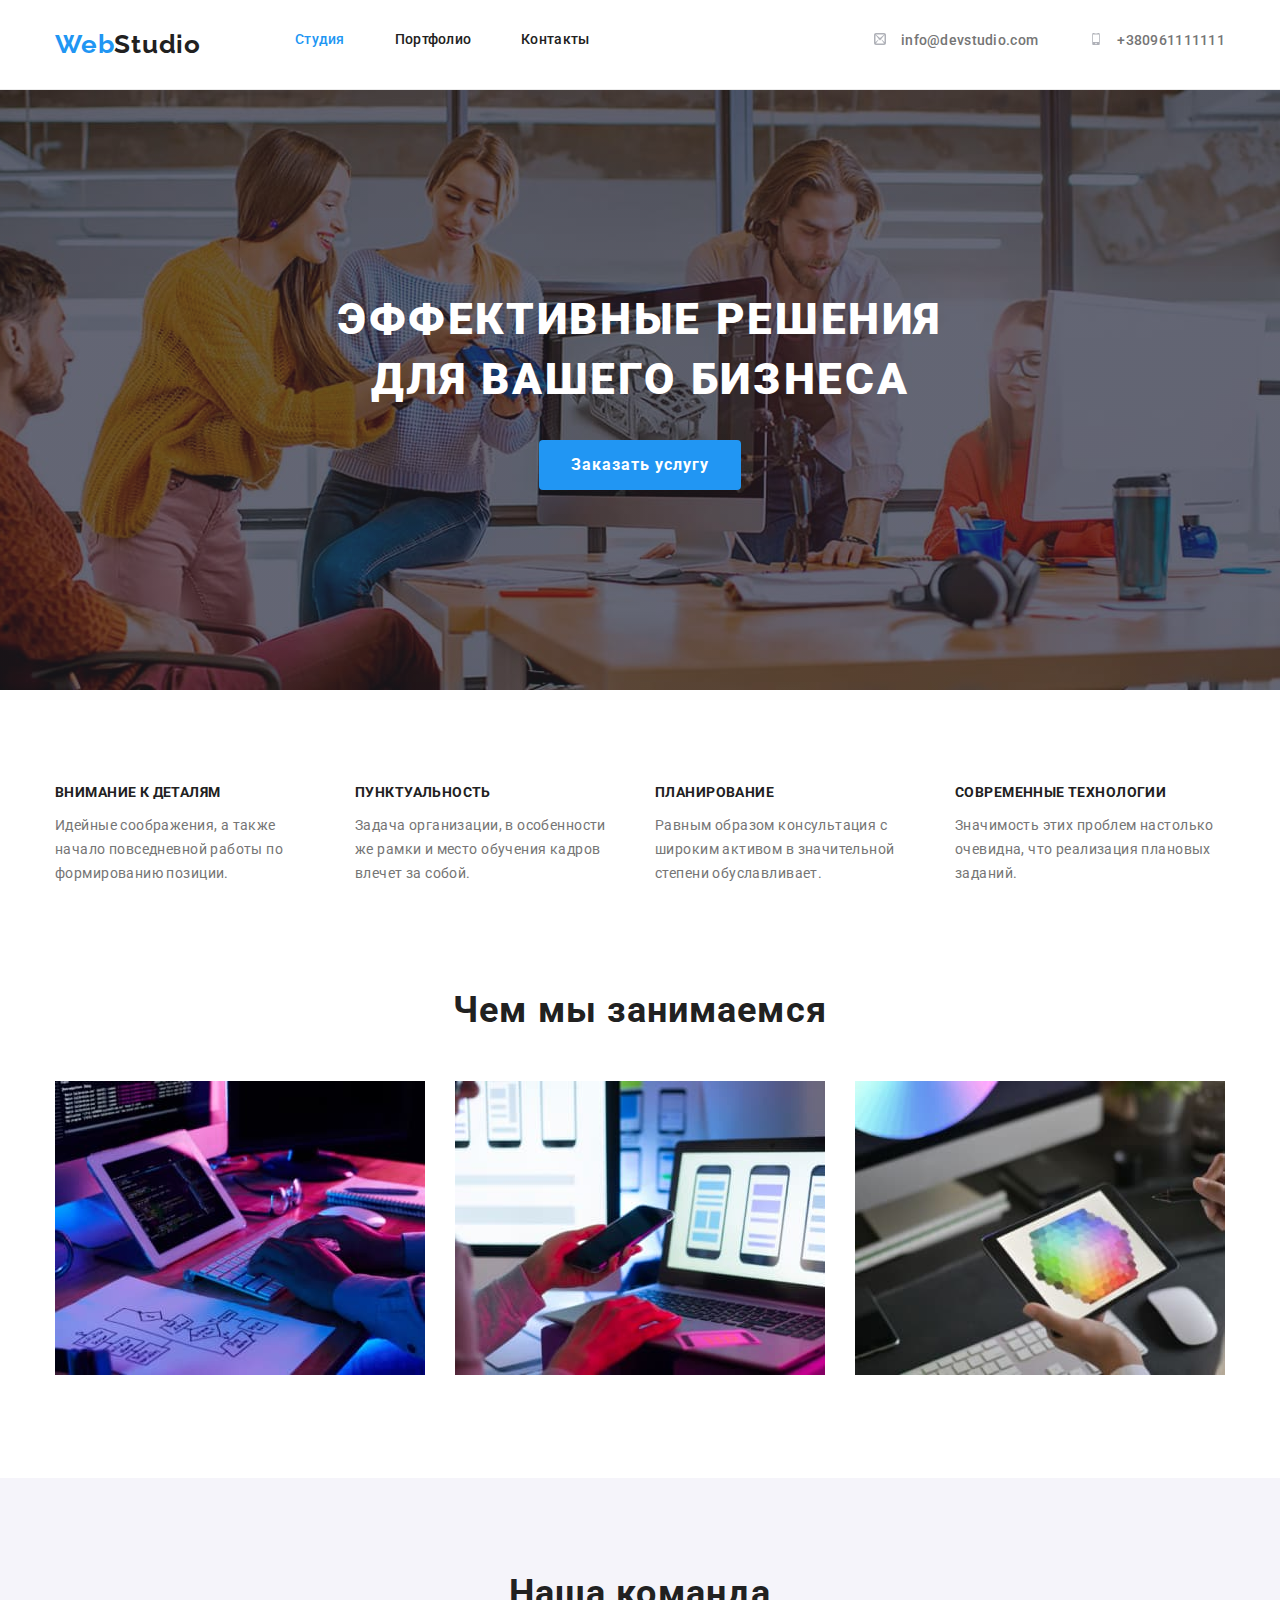
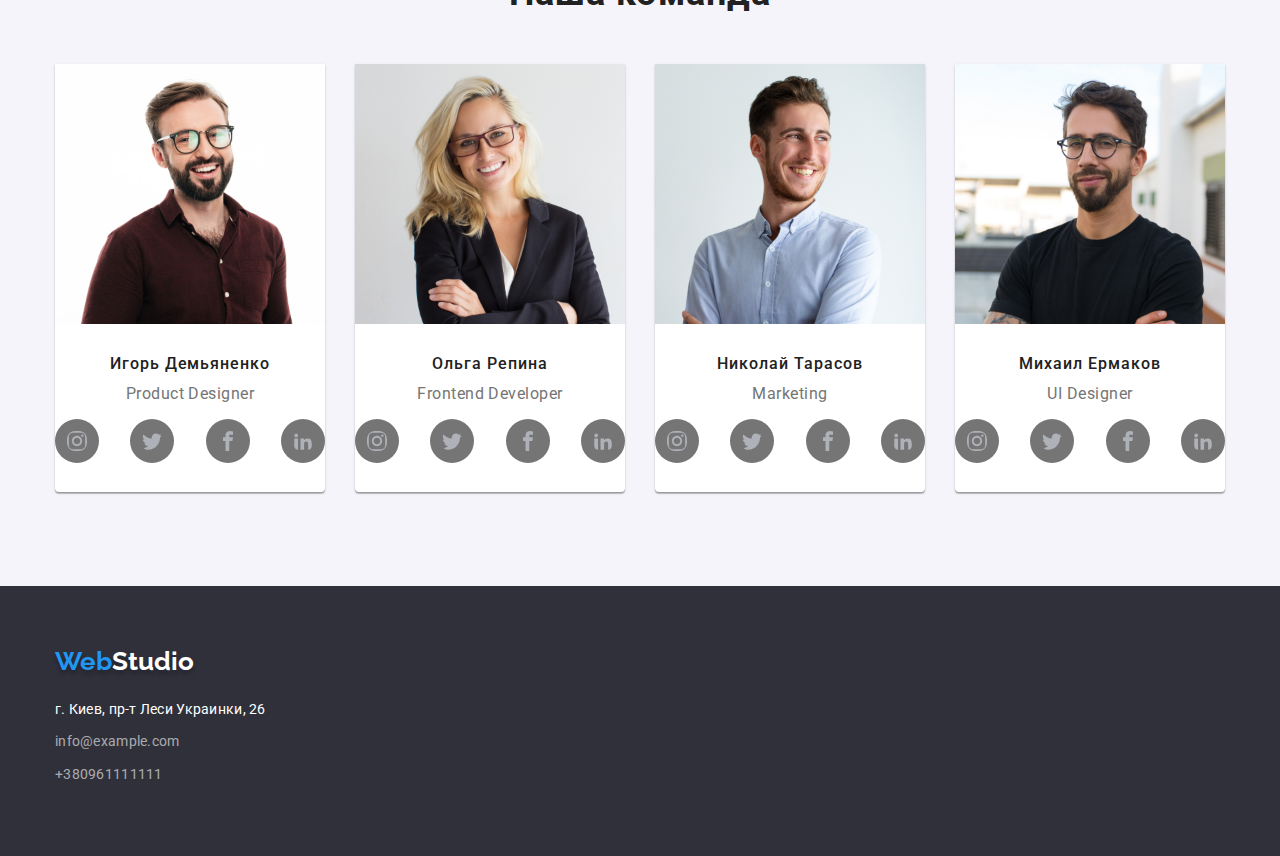
==== index.html @ e712a9d0 "помилка" ====
<!DOCTYPE html>
<html lang="en">
  <head>
    <meta charset="UTF-8">
    <meta http-equiv="X-UA-Compatible" content="IE=edge">
    <meta name="viewport" content="width=device-width, initial-scale=1.0">
    <title>Document</title>
    <link rel="preconnect" href="https://fonts.googleapis.com">
    <link rel="preconnect" href="https://fonts.gstatic.com" crossorigin>
    <link
     href="https://fonts.googleapis.com/css2?family=Raleway:wght@700&family=Roboto:wght@400;500;700;900&display=swap"
     rel="stylesheet">
    <link rel="stylesheet" href="https://cdnjs.cloudflare.com/ajax/libs/modern-normalize/1.1.0/modern-normalize.min.css"/> 
    <link rel="stylesheet" href="./css/styles.css">
  </head>
 <body>

    <!--Шапка-->
    <header>
      <div class="container header">
       <nav class="navigation">  
        <a class="logo"  href="index.html" lang="en"> Web<span class="logo-header">Studio</span>
          </a> 
        <ul class="site-nav">
            <li class="item">
              <a  href="./index.html" class="site-nav-link active-page"> Студия </a> 
            </li>
            <li class="item">
              <a  href="./portfolio.html" class="site-nav-link"> Портфолио </a>
             </li>
            <li class="item">
              <a  href="#contacts" class="site-nav-link"> Контакты </a>
             </li>
        </ul>
       </nav>
       
      <!--Контакти заголовка-->
        <ul class="header-contacts">
            <li class="item">
              <a class="contact-adress" href=":info@devstudio.com">
                <svg class="icon-item" width="16" height="12">
                   <use href="./img/sprite.svg#icon-mail2"></use>
                </svg>
                info@devstudio.com</a>
            </li>
            <li class="item">
              <a href="tel:+380961111111" class="contact-number">
                <svg class="icon-item" width="16" height="12">
                   <use href="./img/sprite.svg#icon-mobile"></use>
                </svg>
                +380961111111</a>
            </li>
        </ul>
      </div>
    </header>

     <!--Герой-->
    <main>
        <section class="hero">
          <div class="container">
             <h1 class="main-title">ЭФФЕКТИВНЫЕ РЕШЕНИЯ <br> ДЛЯ ВАШЕГО БИЗНЕСА</h1>
             <button class="modal-btn" type="button">Заказать услугу</button>
          </div>
        </section>

    <!--Преимущества-->

     <section class="advantages">
      <div class="container">
       <ul class="advantages-content"> 
        <li class="features"> 
          <h3 class="advantages-title">ВНИМАНИЕ К ДЕТАЛЯМ</h3>
          <p class="advantages-text">Идейные соображения, а также начало повседневной работы по формированию позиции.</p>
        </li> 
        <li class="features">  
          <h3 class="advantages-title">ПУНКТУАЛЬНОСТЬ</h3>
          <p class="advantages-text">Задача организации, в особенности же рамки и место обучения кадров влечет за собой.</p>
        </li>
        <li class="features">
          <h3 class="advantages-title">ПЛАНИРОВАНИЕ</h3> 
          <p class="advantages-text">Равным образом консультация с широким активом в значительной степени обуславливает.</p>
        </li>
        <li class="features">
          <h3 class="advantages-title">СОВРЕМЕННЫЕ ТЕХНОЛОГИИ</h3>
          <p class="advantages-text">Значимость этих проблем настолько очевидна, что реализация плановых заданий.</p>
        </li>
       </ul> 
      </div>
     </section>

    <!--Чем ми занимаемся-->
     <section class="section">
       <div class="container">
        <h2 class="section-title">Чем мы занимаемся</h2>
        <ul class="boxes">
           <li class="box">
             <img 
              src="./img/about-img-1.jpg" 
              alt="набор текста" width="370"
              height="294" />
            </li>
           <li class="box">
             <img
              src="./img/about-img-2.jpg"
              alt="установки с мобильного" width="370" 
              height="294" />
            </li>
           <li class="box">
             <img 
              src="./img/about-img-3.jpg"
              alt="палитра цветов" width="370"
              height="294" />
            </li>
        </ul>
       </div>
     </section>
         
    <!--Наша команда-->
     <section class="section team">
       <div class="container">
         <h2 class="section-title">Наша команда</h2>
          <ul class="team">
            <li class="team-mate">
              <img
               src="./img/about-img-4.jpg" 
               alt="фото игоря" width="270"
               height="260" 
              />
              <div class="team-card">
               <h3 class="section-name">Игорь Демьяненко</h3>
               <p class="section-profession">Product Designer</p>
                <ul class="social-list list">
                 <li class="social-list-item">
                   <a class="social-list-link" href="">
                    <svg class="social-list-icon" width="20" height="20" >
                      <use href="./img/sprite.svg#icon-instagram"></use>
                    </svg>
                  </a>
                 </li>
                  <li class="social-list-item">
                    <a class="social-list-link" href="">
                      <svg class="social-list-icon" width="20" height="20">
                        <use href="./img/sprite.svg#icon-twitter"></use>
                      </svg>
                    </a>
                  </li>
                  <li class="social-list-item">
                    <a class="social-list-link" href="">
                      <svg class="social-list-icon" width="20" height="20">
                        <use href="./img/sprite.svg#icon-facebook"></use>
                      </svg>
                    </a>
                  </li>
                  <li class="social-list-item">
                    <a class="social-list-link" href="">
                      <svg class="social-list-icon" width="20" height="20">
                        <use href="./img/sprite.svg#icon-linkedin2"></use>
                      </svg>
                    </a>
                  </li>
                </ul>
              </div>
            </li>  
            <li class="team-mate">
              <img
              src="./img/about-img-5.jpg"
              alt="фото ольги" width="270"
              height="260" 
              />
              <div class="team-card">
               <h3 class="section-name">Ольга Репина</h3>
               <p class="section-profession">Frontend Developer</p>
              <ul class="social-list list">
                <li class="social-list-item">
                  <a class="social-list-link" href="">
                    <svg class="social-list-icon" width="20" height="20">
                      <use href="./img/sprite.svg#icon-instagram"></use>
                    </svg>
                  </a>
                </li>
                <li class="social-list-item">
                  <a class="social-list-link" href="">
                    <svg class="social-list-icon" width="20" height="20">
                      <use href="./img/sprite.svg#icon-twitter"></use>
                    </svg>
                  </a>
                </li>
                <li class="social-list-item">
                  <a class="social-list-link" href="">
                    <svg class="social-list-icon" width="20" height="20">
                      <use href="./img/sprite.svg#icon-facebook"></use>
                    </svg>
                  </a>
                </li>
                <li class="social-list-item">
                  <a class="social-list-link" href="">
                    <svg class="social-list-icon" width="20" height="20">
                      <use href="./img/sprite.svg#icon-linkedin2"></use>
                    </svg>
                  </a>
                </li>
              </ul>
              </div>
            </li>
            <li class="team-mate">
              <img 
              src="./img/about-img-6.jpg"
              alt="фото николая" width="270"
              height="260" 
              />
              <div class="team-card">
               <h3 class="section-name">Николай Тарасов</h3>
               <p class="section-profession">Marketing</p>
              <ul class="social-list list">
                <li class="social-list-item">
                  <a class="social-list-link" href="">
                    <svg class="social-list-icon" width="20" height="20">
                      <use href="./img/sprite.svg#icon-instagram"></use>
                    </svg>
                  </a>
                </li>
                <li class="social-list-item">
                  <a class="social-list-link" href="">
                    <svg class="social-list-icon" width="20" height="20">
                      <use href="./img/sprite.svg#icon-twitter"></use>
                    </svg>
                  </a>
                </li>
                <li class="social-list-item">
                  <a class="social-list-link" href="">
                    <svg class="social-list-icon" width="20" height="20">
                      <use href="./img/sprite.svg#icon-facebook"></use>
                    </svg>
                  </a>
                </li>
                <li class="social-list-item">
                  <a class="social-list-link" href="">
                    <svg class="social-list-icon" width="20" height="20">
                      <use href="./img/sprite.svg#icon-linkedin2"></use>
                    </svg>
                  </a>
                </li>
              </ul>
              </div>
            </li>
            <li class="team-mate">
              <img 
              src="./img/about-img-7.jpg"
              alt="фото михаила" width="270"
              height="260" 
              />
              <div class="team-card">
               <h3 class="section-name">Михаил Ермаков</h3>
               <p class="section-profession">UI Designer</p>
              <ul class="social-list list">
                <li class="social-list-item">
                  <a class="social-list-link" href="">
                    <svg class="social-list-icon" width="20" height="20">
                      <use href="./img/sprite.svg#icon-instagram"></use>
                    </svg>
                  </a>
                </li>
                <li class="social-list-item">
                  <a class="social-list-link" href="">
                    <svg class="social-list-icon" width="20" height="20">
                      <use href="./img/sprite.svg#icon-twitter"></use>
                    </svg>
                  </a>
                </li>
                <li class="social-list-item">
                  <a class="social-list-link" href="">
                    <svg class="social-list-icon" width="20" height="20">
                      <use href="./img/sprite.svg#icon-facebook"></use>
                    </svg>
                  </a>
                </li>
                <li class="social-list-item">
                  <a class="social-list-link" href="">
                    <svg class="social-list-icon" width="20" height="20">
                      <use href="./img/sprite.svg#icon-linkedin2"></use>
                    </svg>
                  </a>
                </li>
              </ul>
              </div>
            </li>
          </ul>
       </div>
     </section>
    </main>  

    <!--Подвал-->
    <footer class="footer">
      <div class="container footer">
        <a class="footer-logo" href="index.html" lang="en">Web<span class="logo-footer">Studio</span> </a>
        <address class="address">

         <ul class="footer-contacts" id="contacts">
            <li>
              <a class="footer-address-map" href="contact">г. Киев, пр-т Леси Украинки, 26</a>  
            </li>
            <li>
              <a class="footer-address" href="mailto:info@example.com">info@example.com</a>
            </li>
            <li>
              <a  href="tel:+380961111111" class="footer-address">+380961111111</a>
            </li>
         </ul>
             

        </address>
      </div>
    </footer>
 </body>
</html>
---- css/styles.css ----
:root {
  --main-text-color: #757575;
  --secondary-text-color: #212121;
  --accent-color: #2196f3;
  --background-color: #2f303a;
  --third-text-color: #ffffff;
  --icon-grey-main-color:#afb1b8;
  --card-border: 1px solid #eeeeee;
  --card-list-gap: 15px;
}
/*Общие стили*/
body {
  background-color: var(--third-text-color);
  color: var(main-text-color);
  font-family: "Roboto", sans-serif;
  
}
img {
  display: block;
  max-width: 100%;
  height: auto;
}
ul,
li {
  list-style: none;
  margin-bottom: 9px;
}
a {
  text-decoration: none;
}
h1,
h2,
h3,
h4,
p {
  margin-top: 0;
}
h1:last-child,
h2:last-child,
h3:last-child,
h4:last-child,
p:last-child {
  margin-bottom: 0;
}
ul,
ol {
  padding: 0;
}
.container {
  width: 1200px;
  margin-left: auto;
  margin-right: auto;
  padding-left: 15px;
  padding-right: 15px;
  /*outline: 1px solid tomato;*/
}
.main-title,
.advantages-title {
  text-transform: uppercase;
}

/*Логотип*/
.logo {
  font-family: "Raleway", sans-serif; 
  font-style: normal;
  font-weight: bold;
  font-size: 26px;
  line-height: 1.19;
  letter-spacing: 0.03em;
  text-decoration: none;
  color: var(--accent-color);
  width: 145px;
  height: 31px;
  margin-left: auto;
  margin-right: 45px;
}
.logo-header {
  font-family: "Raleway",sans-serif;
  color: var(--secondary-text-color);
}

/*Навигация*/

.navigation {
  display: flex;
  align-items: center;
}
header {
  border-bottom: 1px solid #ececec;
}
.header {
  display: flex;
  align-items: center;
  justify-content: start;
}
.site-nav {
  display: flex;
  margin-top: 0;
  margin-bottom: 0;
}
.site-nav :last-child {
  margin-right: 0px;
}
.site-nav-link {
  padding-top: 32px;
  padding-bottom: 32px;
  display: block;
  letter-spacing: 0.02em;
}
.site-nav .item {
  margin-left: 50px;
}
.site-nav.item:first-child {
  margin-left: 0;
}
.site-nav {
  color: var(--secondary-text-color);
  font-size: 14px;
  line-height: 1.14;
  font-weight: 500;
  margin-left: auto;
}
.site-nav-link {
  display: block;
  color: var(--secondary-text-color);
}
.site-nav-link:hover,
.site-nav-link:focus {
  color: var(--accent-color);
}

.active-page {
  color: var(--accent-color);
}

/*Контакти заголовка*/
.contact-adress,
.contact-number {
  font-weight: 500;
  font-size: 14px;
  line-height: 1.14;
  letter-spacing: 0.02em;
  color: var(--main-text-color);
  margin-left: 50px;
}
.contact-adress:hover,
.contact-adress:focus {
  color: var(--accent-color);
}

.contact-number:hover,
.contact-number:focus {
  color: var(--accent-color);
}
 
.icon-item {
  fill: var(--icon-grey-main-color);
  margin-right: 10px;
}

.header-contacts {
  display: flex;
}
.header-contacts {
  margin-left: auto;
  margin-top: 0;
  margin-bottom: 0;
}    
.header-contacts.item+.item {
  margin-left: 50px
}

/*раздел Героя*/

.modal-btn {
  padding: 10px 32px;
  color: var(--third-text-color);
  background-color: var(--accent-color);
  font-family: inherit;
  font-weight: 700;
  font-size: 16px;
  line-height: 1.87;
  letter-spacing: 0.06em;
  border: none;
  border-radius: 4px;
  cursor: pointer;
}

.modal-btn:hover,
.modal-btn:focus {
  background-color: #ffffff;
  color: #2196f3;
}
.main-title {
  color: var(--third-text-color);
  font-size: 44px;
  line-height: 1.36;
  font-weight: 900;
  margin-bottom: 30px;
  letter-spacing: 0.06em;
}

.hero {
  background-color: var(--background-color);
  margin-left: auto;
  margin-right: auto;
  padding-top: 200px;
  padding-bottom: 200px;
  display: flex;
  text-align: center;
  align-items: center;
}
.hero {
  max-width: 1600px;
  height: 600px;
  background-image: linear-gradient(to top, rgba(47, 48, 58, 0.4),
   rgba(47, 48, 58, 0.4)),url('../img/Img\ \(1\).jpg');
  background-repeat: no-repeat;
  background-position: center;
  background-size: cover;
}

/*Преимущества*/
.advantages-content {
  display: flex;
  margin-top: 0;
  margin-bottom: 0;
}

.advantages {
  margin-top: auto;
  padding-top: 94px;
}

.features {
  margin-right: 30px;
  width: 270px;
}

.features:last-child {
  margin-right: 0px;
}

.advantages-title {
  font-family: "Roboto", sans-serif;
  font-weight: 700;
  font-size: 14px;
  line-height: 1.17;
  letter-spacing: 0.03em;
  color: var(--secondary-text-color);
}

.advantages-text {
  font-family: "Roboto", sans-serif;
  font-weight: 400;
  font-size: 14px;
  line-height: 1.71;
  letter-spacing: 0.03em;
  color: var(--main-text-color);
  margin-bottom: 0;
}

/*Чем ми занимаемся*/
.boxes {
  display: flex;
  margin-top: 50px;
  margin-bottom: 0;
}
.box {
  margin-right: 30px;
  width: 370px;
  height: 294px;
}
.box:last-child {
  margin-right: 0px;
}

.section-title {
  font-family: "Roboto", sans-serif;
  font-weight: 700;
  font-size: 36px;
  line-height: 1.17;
  letter-spacing: 0.03em;
  color: var(--secondary-text-color);
  margin-bottom: 50px;
  text-align: center;
}
 
/*Наша команда*/

.section-name {
  font-family: "Roboto", sans-serif;
  font-weight: 500;
  font-size: 16px;
  line-height: 1.2;
  letter-spacing: 0.06em;
  margin-top: 0;
  margin-bottom: 0;
  color: var(--secondary-text-color);
}
.section-profession {
  font-family: "Roboto", sans-serif;
  font-weight: 400;
  font-size: 16px;
  line-height: 1.2;
  letter-spacing: 0.03em;
  padding-bottom: 0;
  margin-bottom: 0px;
  margin-top: 10px;
  color: var(--main-text-color);
}
.team {
  background-color: #f5f4fa;
  display: flex;
  margin-top: 0;
  margin-bottom: 0;
}
.section {
  padding-right: 0px;
  padding-bottom: 94px;
  padding-left: 0px;
}
.team-mates {
  display: flex;
}
.team-card {
  padding-top: 30px;
  padding-bottom: 30px;
}
.team-mate {
  width: 270px;
  height: 428px;
  margin-right: 30px;
  background-color: var(--third-text-color);
  box-shadow: 0px 1px 3px rgba(0, 0, 0, 0.12), 0px 1px 1px rgba(0, 0, 0, 0.14),
    0px 2px 1px rgba(0, 0, 0, 0.2);
  border-radius: 0px 0px 4px 4px;
  margin-top: 0;
  margin-bottom: 0;
}
.team-mate:last-child {
  margin-right: 0;
}

.section-name,
.section-profession {
  text-align: center;
  align-items: center;
}

.team-mate:last-child {
  padding-right: 0px;
}
.social-list {
  display: flex;
  justify-content: space-between;
  margin-top: 16px;
}
.social-list-link {
  display: flex;
  align-items: center;
  justify-content: center;
  width: 44px;
  height: 44px;
  background-color: var(--main-text-color);
  border-radius: 50%;
}
.social-list-icon {
  fill: var(--icon-grey-main-color);
  margin-left: 12px;
  margin-right: 12px;
  border-radius: 8px;
}
.social-list-link:hover,
.social-list-link:focus {
  background-color: var(--accent-color);
}
.social-list-link:hover .social-list-icon {
  fill: var(--third-text-color);
}
.social-list-link:focus .social-list-icon {
  fill: var(--third-text-color);
}

/*Подвал*/

.address {
  font-style: normal;
  margin-top: 20px;
}
.footer {
  background-color: var(--background-color);
  margin-left: auto;
  margin-right: auto;
}

footer {
  padding-top: 60px;
  padding-bottom: 60px;
}

.footer-address-map {
  font-family: "Roboto", sans-serif;
  font-style: normal;
  font-weight: 400;
  font-size: 14px;
  line-height: 1.7;
  letter-spacing: 0.02em;
  color: var(--third-text-color);
  margin-bottom: 9px;
}
 
.footer-address-map:hover,
.footer-address-map:focus {
  color: var(--accent-color);
}

.footer-address {
  font-family: "Roboto", sans-serif;
  font-style: normal;
  font-weight: 400;
  font-size: 14px;
  line-height: 1.71;
  letter-spacing: 0.02em;
  color: rgba(255, 255, 255, 0.6); 
}

.footer-address:hover,
.footer-address:focus {
  color: var(--accent-color);
}
.container.footer {
  display: flex;
  flex-direction: column;
}
.contacts {
  margin-top: 20px;
}

.logo-footer {
  color: var(--third-text-color);
  font-family: Raleway, sans-serif;
}

.footer-logo {
  text-shadow: 0px 4px 4px rgba(0, 0, 0, 0.25);
  font-style: normal;
  font-weight: 700;
  font-size: 26px;
  line-height: 1.2;
  text-decoration: none;
  font-family: Raleway, sans-serif;
  color: var(--accent-color); 
}

.footer-contacts {
  margin: 0;
}
 
/*Фильтри*/
.button-secondary {
  cursor: pointer;
  font-family: "Roboto", sans-serif;
  background-color: #f5f4fa;
  color: var(--secondary-text-color);
  font-weight: 500;
  font-size: 16px;
  line-height: 1.63;
  letter-spacing: 0.03em;
  height: 38px;
  border: none;
  border-radius: 4px;
  text-align: center;
  padding: 6px 22px;
 justify-content: center;
}
.button-sec {
  margin-right: 8px;
}
.button-secondary:hover,
.button-secondary:focus {
  background-color: var(--accent-color);
  color: var(--third-text-color);
  box-shadow: 0px 4px 4px rgba(0, 0, 0, 0.25);
}

.button-sec:last-child {
  margin-right: 0;
}
/*Продукти*/

.product-img {
  display: block;
}

.product-name {
  color: var(--secondary-text-color);
  font-size: 18px;
  line-height: 2;
  font-weight: 700;
  margin-bottom: 4px;
}
.product-sphere {
  color: var(--main-text-color);
  font-size: 16px;
  line-height: 1.9;
  font-weight: 400;
  margin: 0;
}

/*Портфолио*/
.section {
  padding: 94px 0;
}
.portfolio-buttons {
  display: flex;
  justify-content: center;
  margin-bottom: 50px;
  margin-top: 0;
}
.portfolio {
  width: 1200px;
  margin-left: auto;
  margin-right: auto;
  padding-left: 15px;
  padding-right: 15px;
}
.product {
  list-style: none;
  display: flex;
  flex-wrap: wrap;
  margin: calc(-1* var(--card-list-gap));
}
.product-card {
  margin: var(--card-list-gap);
  flex-basis: calc(100% / 3-2 * var(--card-list-gap))
  flex-basis: calc((100%-90px) / 3);
}
.card-content {
  padding: 20px 24px;
  border: var(--card-border);
  border-top: 0;
}
 
.product-card:nth-last-child(-n + 3) {
  margin-bottom: 0px;
}
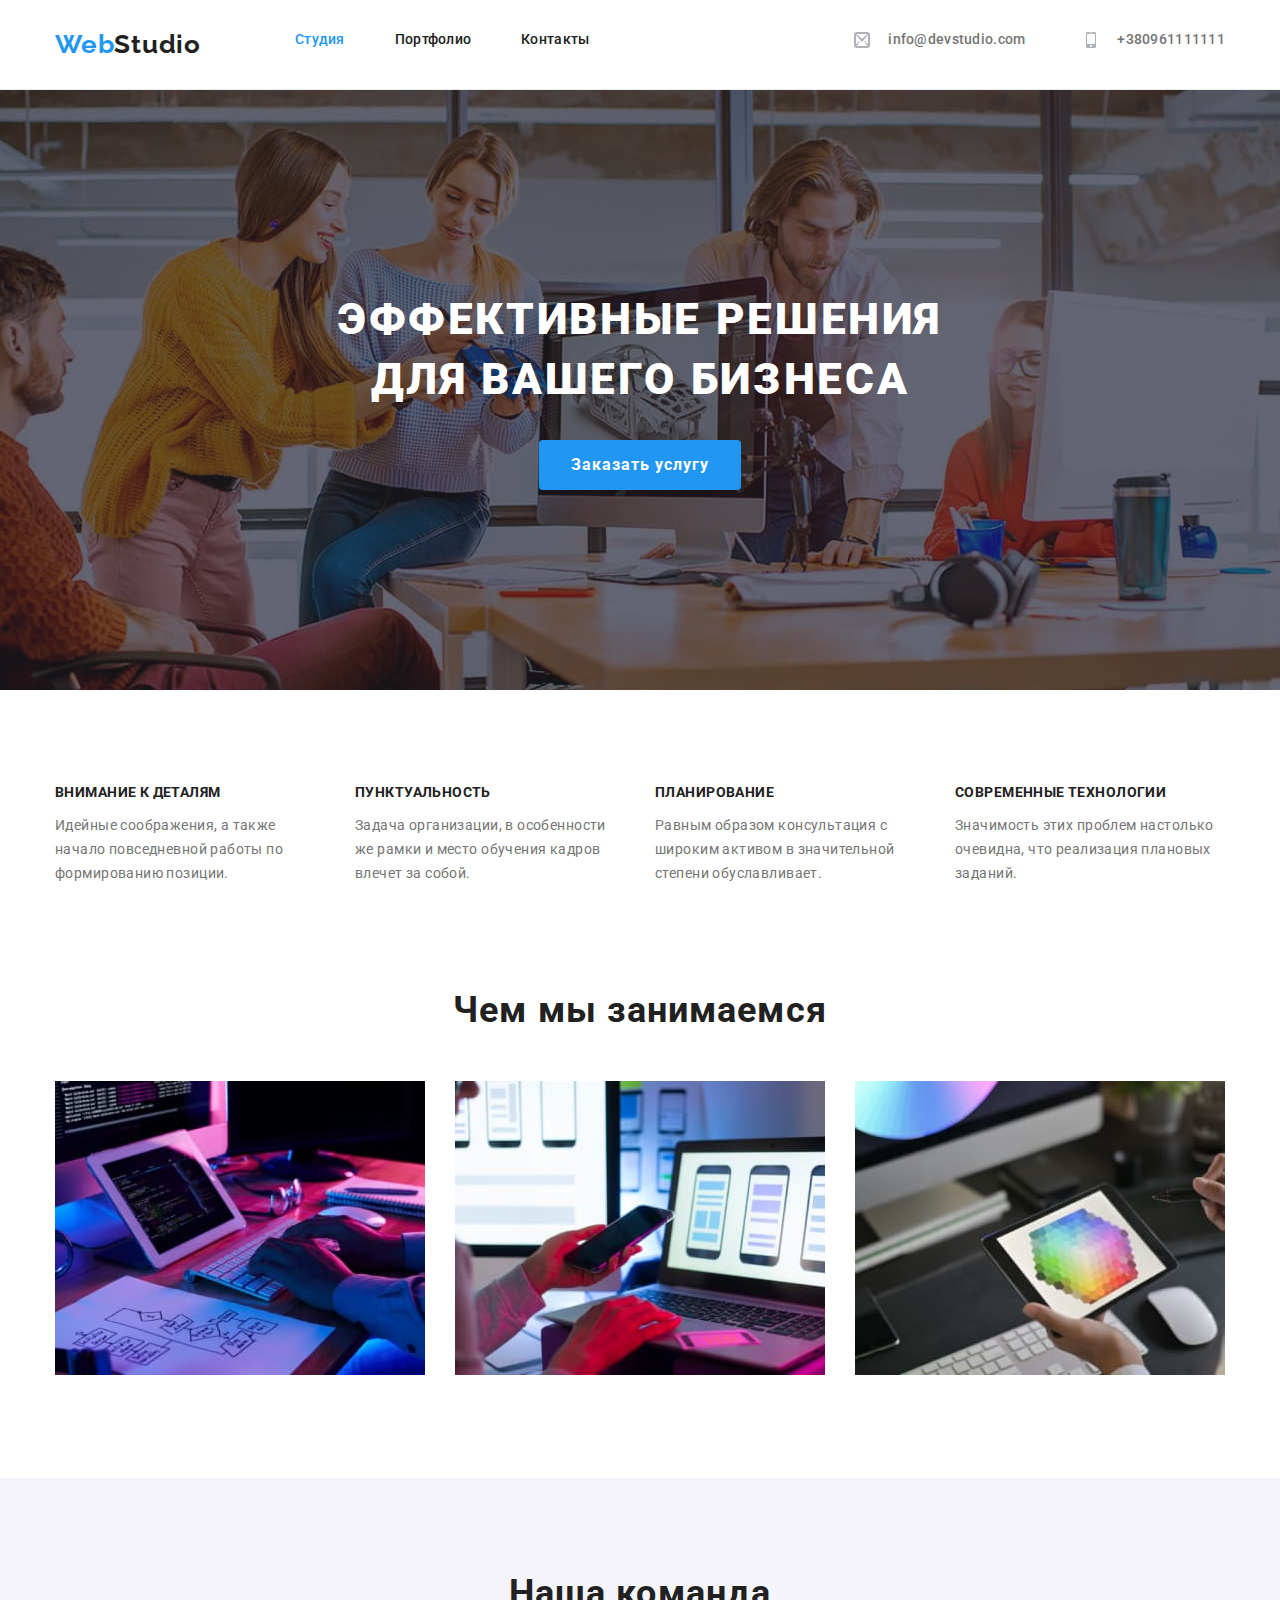
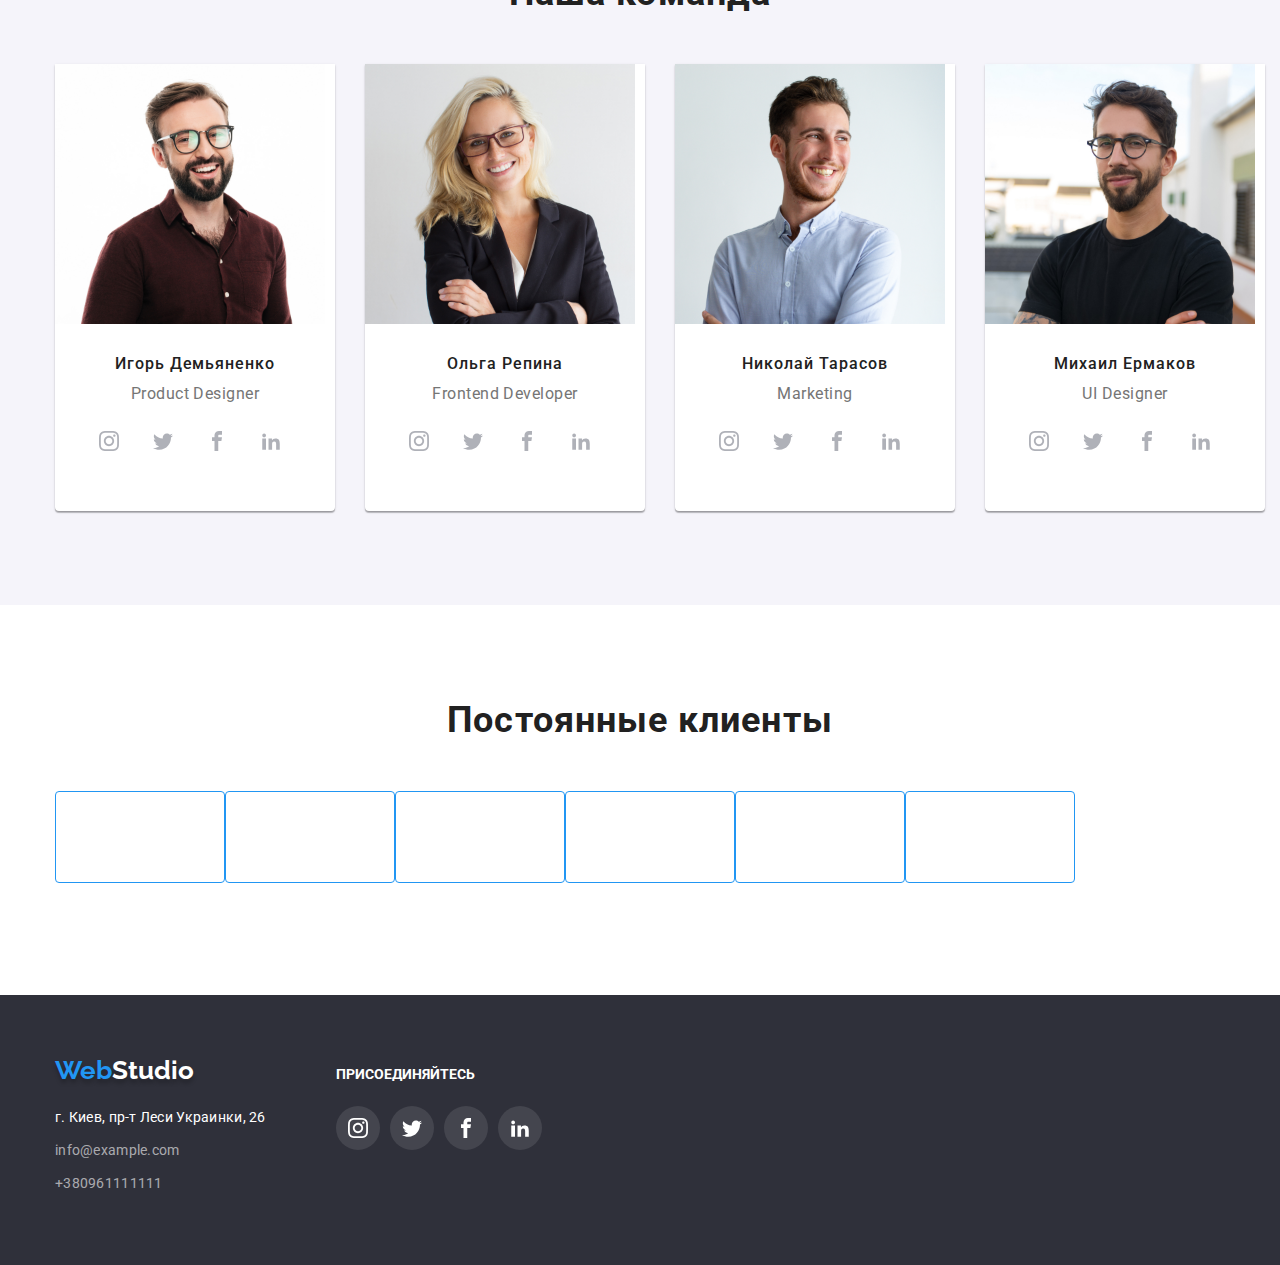
==== commit 18275a1a: "Постоянные клиенты ДЗ_4" ====
--- a/index.html
+++ b/index.html
@@ -38,14 +38,14 @@
         <ul class="header-contacts">
             <li class="item">
               <a class="contact-adress" href=":info@devstudio.com">
-                <svg class="icon-item" width="16" height="12">
+                <svg class="icon-item" width="32" height="16">
                    <use href="./img/sprite.svg#icon-mail2"></use>
                 </svg>
                 info@devstudio.com</a>
             </li>
             <li class="item">
               <a href="tel:+380961111111" class="contact-number">
-                <svg class="icon-item" width="16" height="12">
+                <svg class="icon-item" width="32" height="16">
                    <use href="./img/sprite.svg#icon-mobile"></use>
                 </svg>
                 +380961111111</a>
@@ -287,11 +287,63 @@
           </ul>
        </div>
      </section>
+     
+    <!--Постоянные клиенты-->
+     <section class="clients section">
+       <div class="container">
+         <h2 class="section-title">Постоянные клиенты</h2>
+          <ul class="clients-list list">
+            <li class="clients-item">
+              <a class="clients-link link" href="">
+                <svg class="clients-logo" width="106" height="60">
+                  <user href=""></user>
+                </svg>
+              </a>
+            </li>
+            <li class="clients-item">
+              <a class="clients-link link" href="">
+                <svg class="clients-logo" width="106" height="60">
+                  <user href=""></user>
+                </svg>
+              </a>
+            </li>
+            <li class="clients-item">
+              <a class="clients-link link" href="">
+                <svg class="clients-logo" width="106" height="60">
+                  <user href=""></user>
+                </svg>
+              </a>
+            </li>
+            <li class="clients-item">
+              <a class="clients-link link" href="">
+                <svg class="clients-logo" width="106" height="60">
+                  <user href=""></user>
+                </svg>
+              </a>
+            </li>
+            <li class="clients-item">
+              <a class="clients-link link" href="">
+                <svg class="clients-logo" width="106" height="60">
+                  <user href=""></user>
+                </svg>
+              </a>
+            </li>
+            <li class="clients-item">
+              <a class="clients-link link" href="">
+                <svg class="clients-logo" wid1th="106" height="60">
+                  <user href=""></user>
+                </svg>
+              </a>
+            </li>
+          </ul>
+       </div>
+     </section>
     </main>  
 
     <!--Подвал-->
     <footer class="footer">
       <div class="container footer">
+       <div class="join"> 
         <a class="footer-logo" href="index.html" lang="en">Web<span class="logo-footer">Studio</span> </a>
         <address class="address">
 
@@ -306,9 +358,42 @@
               <a  href="tel:+380961111111" class="footer-address">+380961111111</a>
             </li>
          </ul>
-             
-
         </address>
+       </div>
+        
+       <div class="footer-info">
+         <p class="join-name">присоединяйтесь</p>
+          <ul class="social-list-footer list">
+            <li class="social-list-item">
+              <a class="social-list-link-footer" href="">
+                <svg class="social-list-icon-footer" width="20" height="20">
+                  <use href="./img/sprite.svg#icon-instagram"></use>
+                </svg>
+              </a>
+            </li>
+            <li class="social-list-item">
+              <a class="social-list-link-footer" href="">
+                <svg class="social-list-icon-footer" width="20" height="20">
+                  <use href="./img/sprite.svg#icon-twitter"></use>
+                </svg>
+              </a>
+            </li>
+            <li class="social-list-item">
+              <a class="social-list-link-footer" href="">
+                <svg class="social-list-icon-footer" width="20" height="20">
+                  <use href="./img/sprite.svg#icon-facebook"></use>
+                </svg>
+              </a>
+            </li>
+            <li class="social-list-item">
+              <a class="social-list-link-footer" href="">
+                <svg class="social-list-icon-footer" width="20" height="20">
+                  <use href="./img/sprite.svg#icon-linkedin2"></use>
+                </svg>
+              </a>
+            </li>
+          </ul>
+       </div>
       </div>
     </footer>
  </body>
--- a/css/styles.css
+++ b/css/styles.css
@@ -152,11 +152,18 @@
 .contact-number:focus {
   color: var(--accent-color);
 }
- 
+ .contact-adress,
+ .contact-number {
+   display: flex;
+   align-items: center;
+   justify-content: center;
+ }
+
 .icon-item {
   fill: var(--icon-grey-main-color);
   margin-right: 10px;
 }
+ 
 
 .header-contacts {
   display: flex;
@@ -322,15 +329,23 @@
 }
 .team-mates {
   display: flex;
+  flex-wrap: wrap;
+  align-items: center;
 }
 .team-card {
   padding-top: 30px;
   padding-bottom: 30px;
+  padding-left: 32px;
+  padding-right: 32px;
 }
 .team-mate {
-  width: 270px;
-  height: 428px;
   margin-right: 30px;
+  text-align: center;
+}
+.team-mate {
+  box-sizing: border-box;
+  border-width: 270px;
+  border: 1px;
   background-color: var(--third-text-color);
   box-shadow: 0px 1px 3px rgba(0, 0, 0, 0.12), 0px 1px 1px rgba(0, 0, 0, 0.14),
     0px 2px 1px rgba(0, 0, 0, 0.2);
@@ -362,25 +377,59 @@
   justify-content: center;
   width: 44px;
   height: 44px;
-  background-color: var(--main-text-color);
+  background-color:  none;
   border-radius: 50%;
 }
 .social-list-icon {
   fill: var(--icon-grey-main-color);
-  margin-left: 12px;
-  margin-right: 12px;
-  border-radius: 8px;
-}
+  
+}
+
 .social-list-link:hover,
 .social-list-link:focus {
   background-color: var(--accent-color);
 }
-.social-list-link:hover .social-list-icon {
+.social-list-link:hover,
+.social-list-link:focus  { 
   fill: var(--third-text-color);
 }
-.social-list-link:focus .social-list-icon {
-  fill: var(--third-text-color);
-}
+/*Постоянные клиенты*/
+.clients-list {
+  display: flex;
+}
+.clients-item {
+  display: flex;
+  align-items: center;
+  justify-content: center;
+  box-sizing: border-box;
+  cursor: pointer;
+}
+.clients-link {
+  display: flex;
+  width: 170px;
+  height: 92px;
+  align-items: center;
+  justify-content: center;
+  color: var(--accent-color);
+  border: 1px solid var(--accent-color);
+  border-radius: 4px;
+  cursor: pointer;
+}
+.clients-list .clients-logo:hover,
+.clients-list .clients-logo:focus {
+  fill: #2196f3;
+}
+.clients-logo {
+  width: 106px;
+  height: 60px;
+  fill: currentColor;
+}
+.clients-link:hover,
+.clients-link:focus {
+  color: var(--secondary-text-color);
+  border: 1pxsolid var(--secondary-text-color) ;
+}
+
 
 /*Подвал*/
 
@@ -407,7 +456,7 @@
   line-height: 1.7;
   letter-spacing: 0.02em;
   color: var(--third-text-color);
-  margin-bottom: 9px;
+  cursor: pointer;
 }
  
 .footer-address-map:hover,
@@ -423,13 +472,14 @@
   line-height: 1.71;
   letter-spacing: 0.02em;
   color: rgba(255, 255, 255, 0.6); 
+  cursor: pointer;
 }
 
 .footer-address:hover,
 .footer-address:focus {
   color: var(--accent-color);
 }
-.container.footer {
+.container footer {
   display: flex;
   flex-direction: column;
 }
@@ -450,13 +500,65 @@
   line-height: 1.2;
   text-decoration: none;
   font-family: Raleway, sans-serif;
-  color: var(--accent-color); 
+  color: var(--accent-color);
+  cursor: pointer;
 }
 
 .footer-contacts {
   margin: 0;
 }
- 
+.join-name {
+  font-family:"Roboto",sans-serif;
+  font-weight: 700;
+  font-size: 14px;
+  line-height: 16px;
+  letter-spacing: 0.03;
+  color: var(--third-text-color);
+  text-transform: uppercase;
+}
+.social-list-footer {
+  display: flex;
+  margin-top: 10px;
+}
+.social-list-link-footer {
+  display: flex;
+  align-items: center;
+  justify-content: center;
+  width: 44px;
+  height: 44px;
+  background-color: rgba(255,255,255,0.1);
+  border-radius: 50%;
+}
+.social-list-link-footer:hover,
+.social-list-link-footer:focus {
+  background-color: var(--main-text-color);
+}
+.social-list-link-footer:hover,
+.social-list-link-footer:focus {
+  background-color: var(--accent-color);
+}
+.social-list-link-footer:hover.social-list-icon {
+   fill:#ffffff ;
+}
+.social-list-item {
+   margin-right: 10px;
+}
+.social-list-icon-footer {
+  fill: var(--third-text-color);
+}
+
+.footer-info  {
+  display: flex;
+  flex-direction: column;
+  align-items: baseline;
+  margin-left: 70px;
+}
+.footer {
+  display: flex;
+  align-items: baseline;
+}
+
+
 /*Фильтри*/
 .button-secondary {
   cursor: pointer;
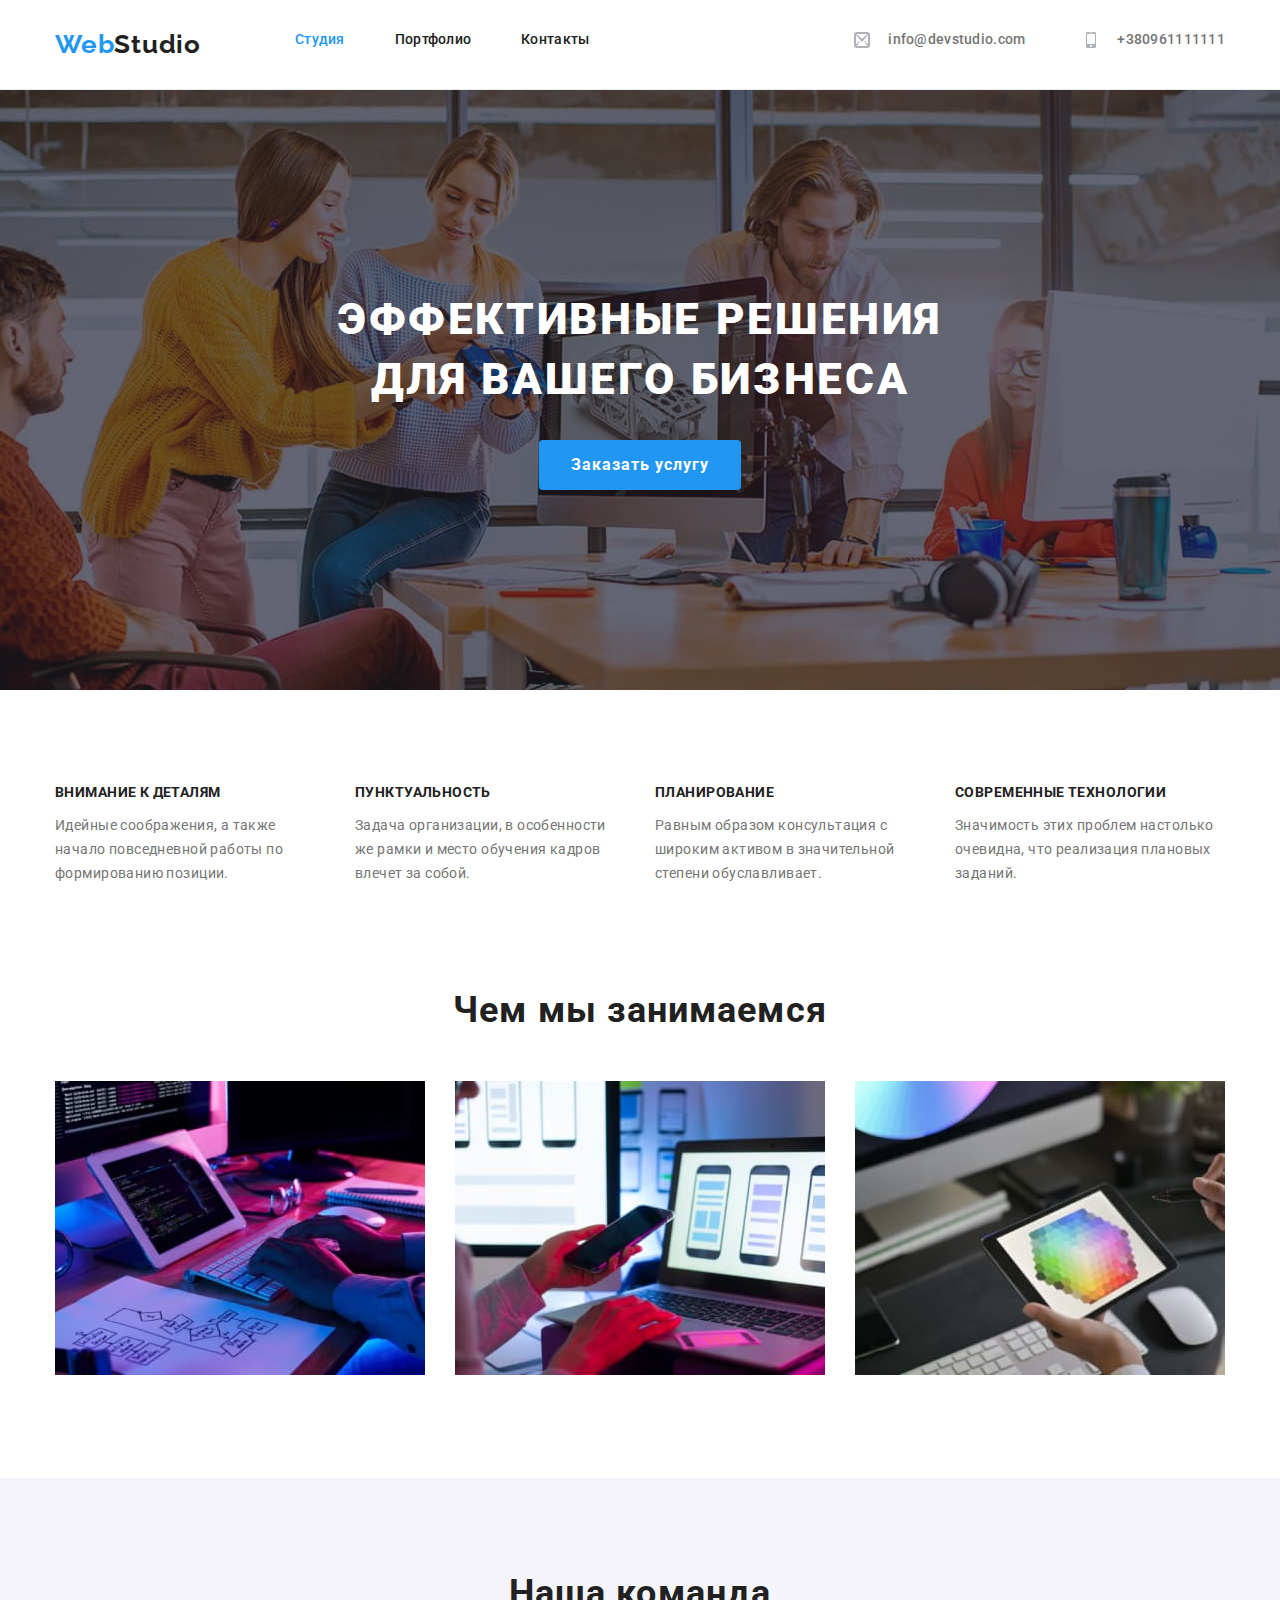
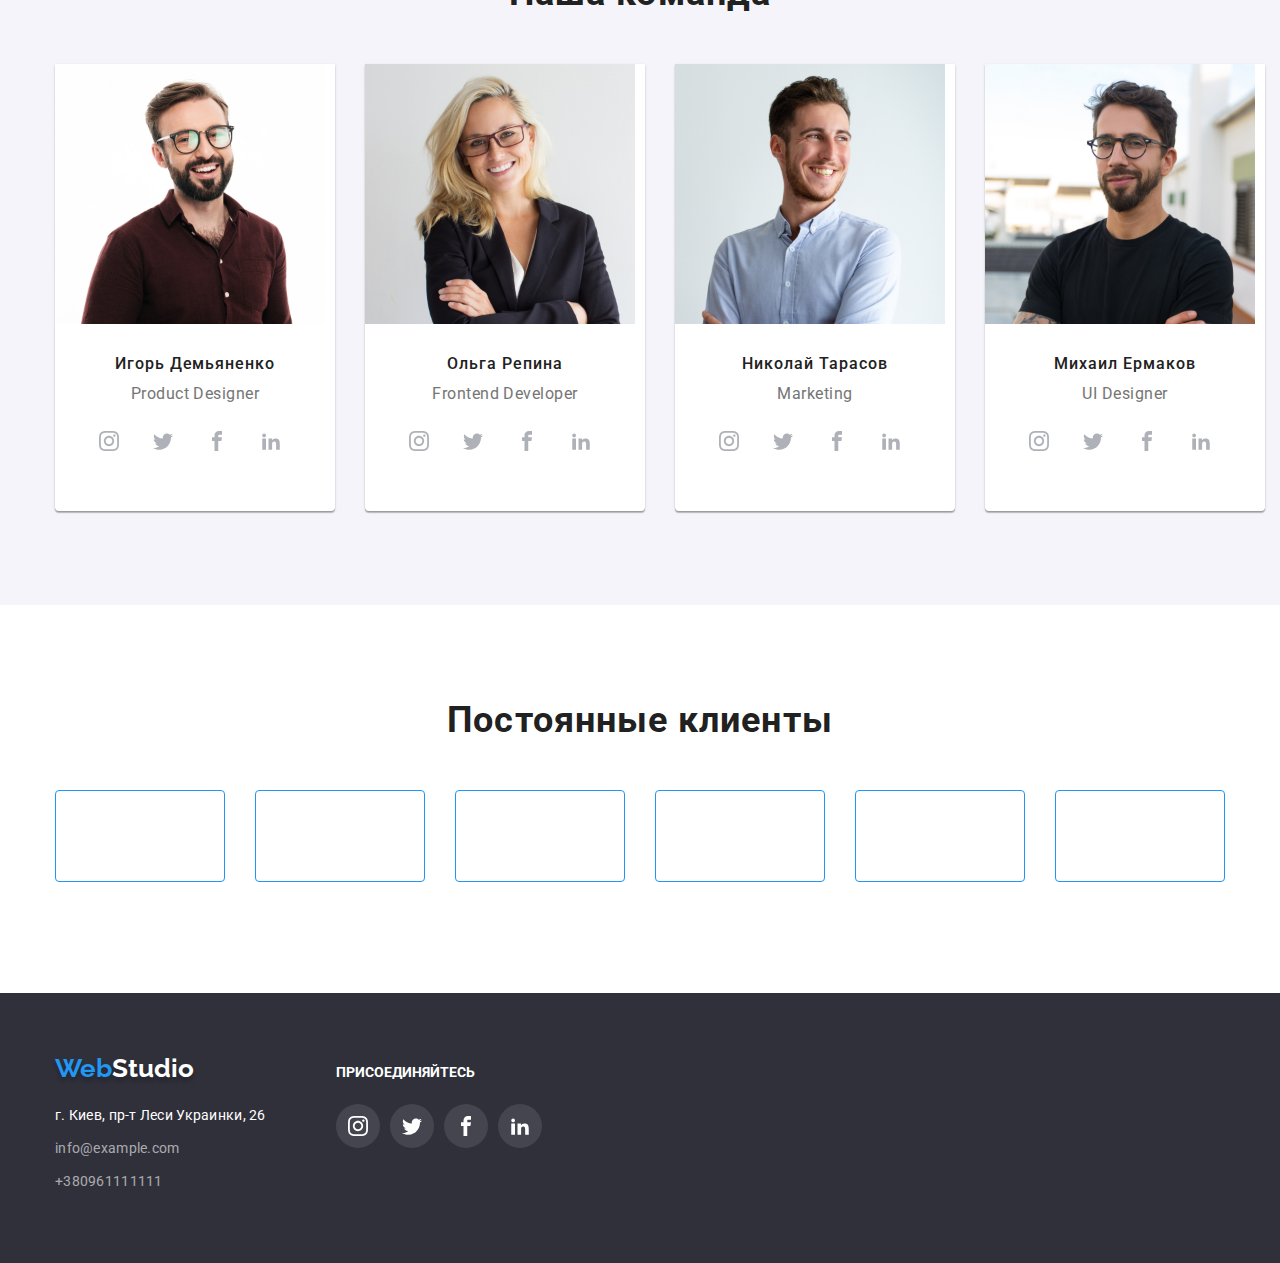
==== commit b84ee4ab: "Портфолио-ДЗ_4" ====
--- a/index.html
+++ b/index.html
@@ -287,7 +287,7 @@
           </ul>
        </div>
      </section>
-     
+
     <!--Постоянные клиенты-->
      <section class="clients section">
        <div class="container">
@@ -296,42 +296,42 @@
             <li class="clients-item">
               <a class="clients-link link" href="">
                 <svg class="clients-logo" width="106" height="60">
-                  <user href=""></user>
+                  <user href="./img/icons/client-1.svg#icons-client-1"></user>
                 </svg>
               </a>
             </li>
             <li class="clients-item">
               <a class="clients-link link" href="">
                 <svg class="clients-logo" width="106" height="60">
-                  <user href=""></user>
+                  <user href="./img/icons/client-2.svg#icons-client-2"></user>
                 </svg>
               </a>
             </li>
             <li class="clients-item">
               <a class="clients-link link" href="">
                 <svg class="clients-logo" width="106" height="60">
-                  <user href=""></user>
+                  <user href="./img/icons/client-3.svg#icons-client-3"></user>
                 </svg>
               </a>
             </li>
             <li class="clients-item">
               <a class="clients-link link" href="">
                 <svg class="clients-logo" width="106" height="60">
-                  <user href=""></user>
+                  <user href="./img/icons/client-4.svg#icons-client-4"></user>
                 </svg>
               </a>
             </li>
             <li class="clients-item">
               <a class="clients-link link" href="">
                 <svg class="clients-logo" width="106" height="60">
-                  <user href=""></user>
+                  <user href="./img/icons/client-5.svg#icons-client-5"></user>
                 </svg>
               </a>
             </li>
             <li class="clients-item">
               <a class="clients-link link" href="">
                 <svg class="clients-logo" wid1th="106" height="60">
-                  <user href=""></user>
+                  <user href="./img/icons/client-6.svg#icons-client-6"></user>
                 </svg>
               </a>
             </li>
--- a/css/styles.css
+++ b/css/styles.css
@@ -404,6 +404,13 @@
   box-sizing: border-box;
   cursor: pointer;
 }
+.clients-item {
+  width: 170px;
+  height: 90px;
+}
+.clients-item:not(:last-child) {
+  margin-right: 30px;
+}
 .clients-link {
   display: flex;
   width: 170px;
@@ -647,3 +654,14 @@
 .product-card:nth-last-child(-n + 3) {
   margin-bottom: 0px;
 }
+
+.portfolio-product {
+  display: block;
+}
+
+.portfolio-product:hover,
+.portfolio-product:focus {
+  box-shadow: 0px 1px 1px rgba(0, 0, 0, 0.12),
+      0px 4px 4px rgba(0, 0, 0, 0.06),
+      1px 4px 6px rgba(0, 0, 0, 0.16);
+}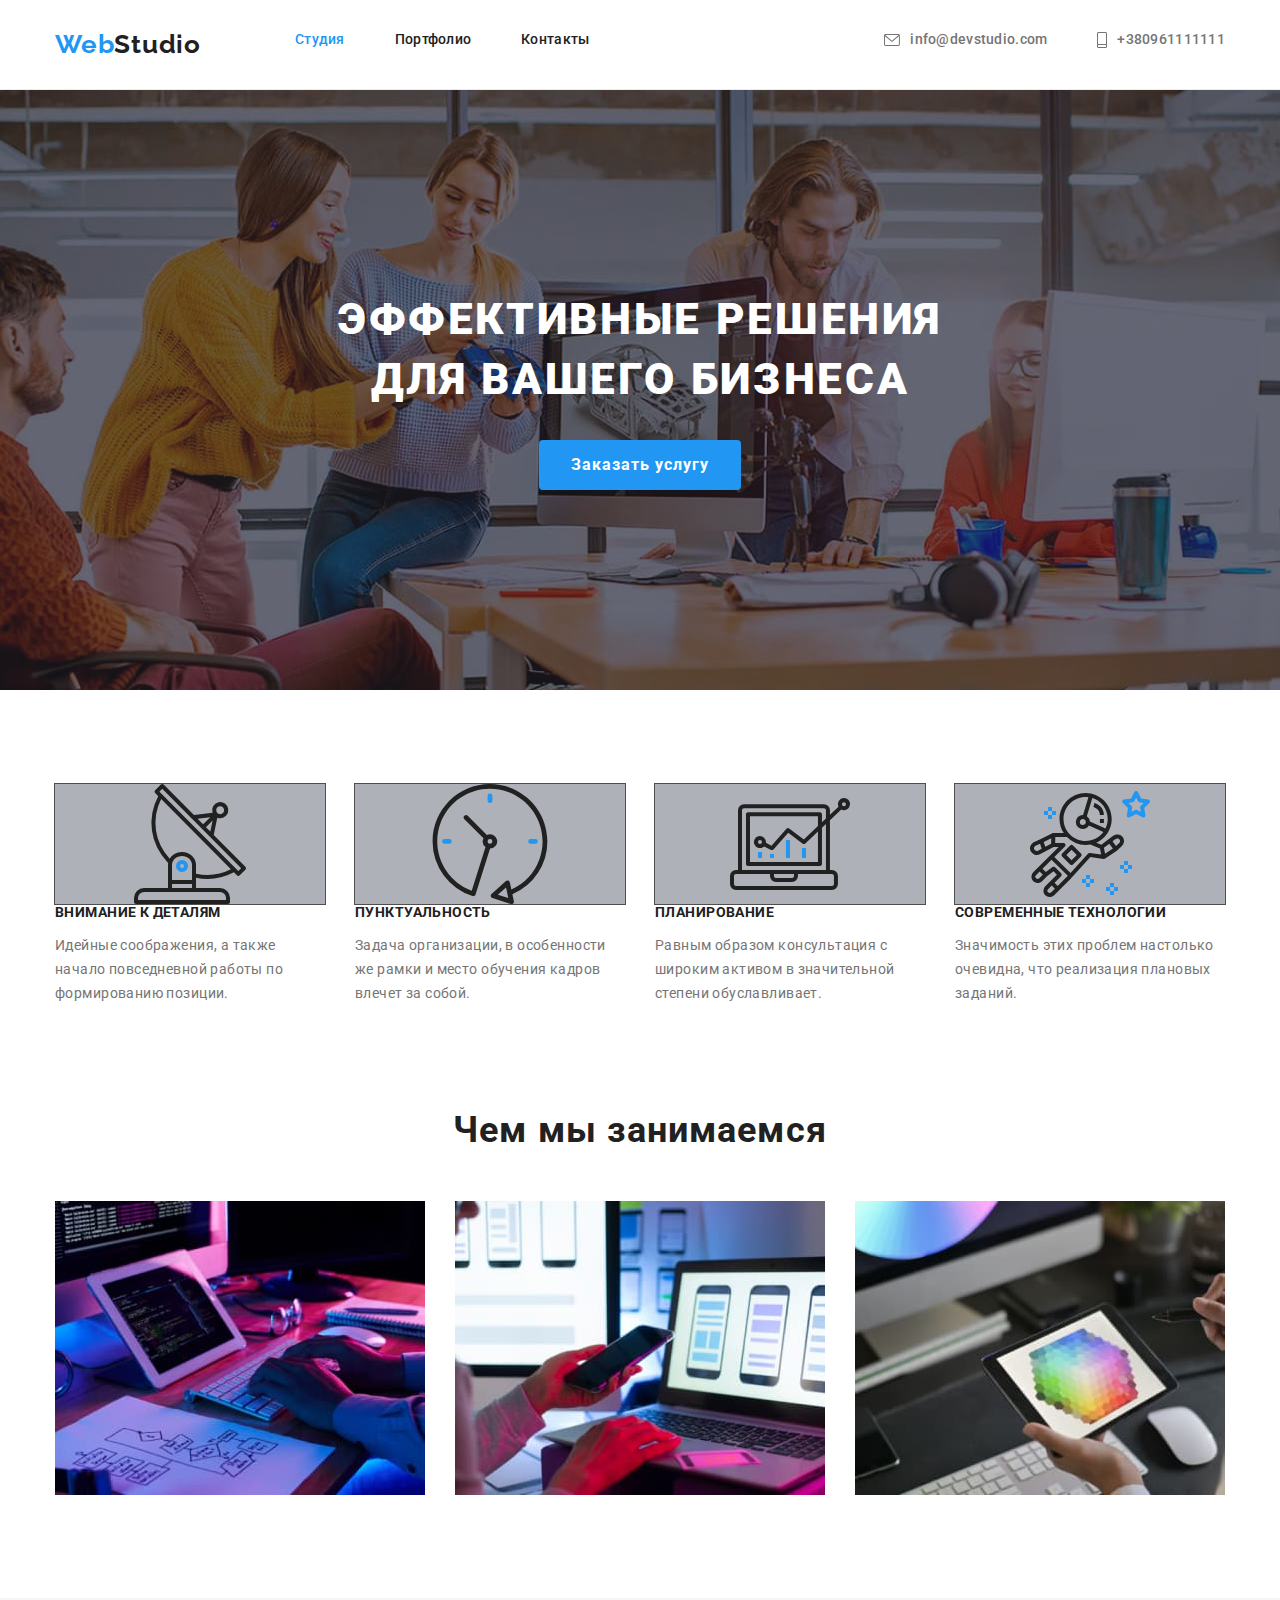
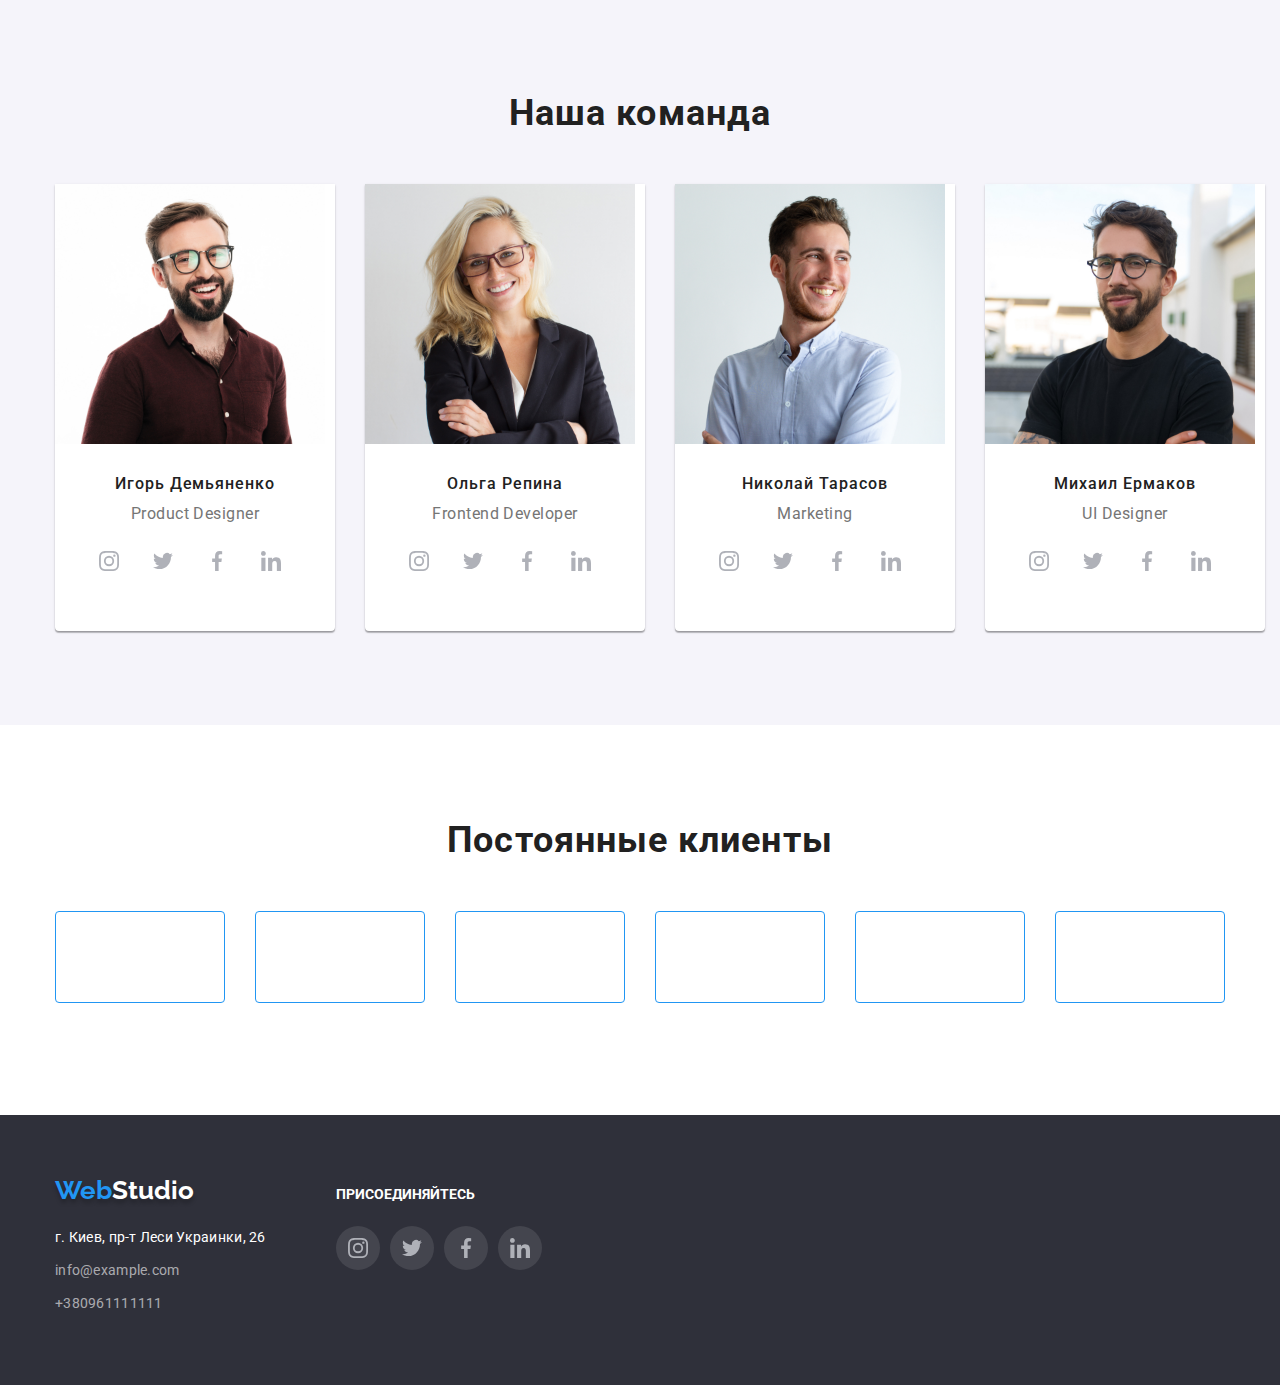
==== commit 62dbd92d: "Чем ми занимаемся_ДЗ_4" ====
--- a/index.html
+++ b/index.html
@@ -38,15 +38,15 @@
         <ul class="header-contacts">
             <li class="item">
               <a class="contact-adress" href=":info@devstudio.com">
-                <svg class="icon-item" width="32" height="16">
-                   <use href="./img/sprite.svg#icon-mail2"></use>
+                <svg class="icon-item" width="16" height="12">
+                   <use href="./img/sprite.svg#icon-envelope-1"></use>
                 </svg>
                 info@devstudio.com</a>
             </li>
             <li class="item">
               <a href="tel:+380961111111" class="contact-number">
-                <svg class="icon-item" width="32" height="16">
-                   <use href="./img/sprite.svg#icon-mobile"></use>
+                <svg class="icon-item" width="10" height="16">
+                   <use href="./img/sprite.svg#icon-Vector-1"></use>
                 </svg>
                 +380961111111</a>
             </li>
@@ -133,28 +133,28 @@
                  <li class="social-list-item">
                    <a class="social-list-link" href="">
                     <svg class="social-list-icon" width="20" height="20" >
-                      <use href="./img/sprite.svg#icon-instagram"></use>
+                      <use href="./img/sprite.svg#icon-instagram-2-1"></use>
                     </svg>
                   </a>
                  </li>
                   <li class="social-list-item">
                     <a class="social-list-link" href="">
                       <svg class="social-list-icon" width="20" height="20">
-                        <use href="./img/sprite.svg#icon-twitter"></use>
+                        <use href="./img/sprite.svg#icon-twitter-1-1"></use>
                       </svg>
                     </a>
                   </li>
                   <li class="social-list-item">
                     <a class="social-list-link" href="">
                       <svg class="social-list-icon" width="20" height="20">
-                        <use href="./img/sprite.svg#icon-facebook"></use>
+                        <use href="./img/sprite.svg#icon-facebook-1-1"></use>
                       </svg>
                     </a>
                   </li>
                   <li class="social-list-item">
                     <a class="social-list-link" href="">
                       <svg class="social-list-icon" width="20" height="20">
-                        <use href="./img/sprite.svg#icon-linkedin2"></use>
+                        <use href="./img/sprite.svg#icon-linkedin-1-1"></use>
                       </svg>
                     </a>
                   </li>
@@ -174,28 +174,28 @@
                 <li class="social-list-item">
                   <a class="social-list-link" href="">
                     <svg class="social-list-icon" width="20" height="20">
-                      <use href="./img/sprite.svg#icon-instagram"></use>
-                    </svg>
-                  </a>
-                </li>
-                <li class="social-list-item">
-                  <a class="social-list-link" href="">
-                    <svg class="social-list-icon" width="20" height="20">
-                      <use href="./img/sprite.svg#icon-twitter"></use>
-                    </svg>
-                  </a>
-                </li>
-                <li class="social-list-item">
-                  <a class="social-list-link" href="">
-                    <svg class="social-list-icon" width="20" height="20">
-                      <use href="./img/sprite.svg#icon-facebook"></use>
-                    </svg>
-                  </a>
-                </li>
-                <li class="social-list-item">
-                  <a class="social-list-link" href="">
-                    <svg class="social-list-icon" width="20" height="20">
-                      <use href="./img/sprite.svg#icon-linkedin2"></use>
+                      <use href="./img/sprite.svg#icon-instagram-2-1"></use>
+                    </svg>
+                  </a>
+                </li>
+                <li class="social-list-item">
+                  <a class="social-list-link" href="">
+                    <svg class="social-list-icon" width="20" height="20">
+                      <use href="./img/sprite.svg#icon-twitter-1-1"></use>
+                    </svg>
+                  </a>
+                </li>
+                <li class="social-list-item">
+                  <a class="social-list-link" href="">
+                    <svg class="social-list-icon" width="20" height="20">
+                      <use href="./img/sprite.svg#icon-facebook-1-1"></use>
+                    </svg>
+                  </a>
+                </li>
+                <li class="social-list-item">
+                  <a class="social-list-link" href="">
+                    <svg class="social-list-icon" width="20" height="20">
+                      <use href="./img/sprite.svg#icon-linkedin-1-1"></use>
                     </svg>
                   </a>
                 </li>
@@ -215,28 +215,28 @@
                 <li class="social-list-item">
                   <a class="social-list-link" href="">
                     <svg class="social-list-icon" width="20" height="20">
-                      <use href="./img/sprite.svg#icon-instagram"></use>
-                    </svg>
-                  </a>
-                </li>
-                <li class="social-list-item">
-                  <a class="social-list-link" href="">
-                    <svg class="social-list-icon" width="20" height="20">
-                      <use href="./img/sprite.svg#icon-twitter"></use>
-                    </svg>
-                  </a>
-                </li>
-                <li class="social-list-item">
-                  <a class="social-list-link" href="">
-                    <svg class="social-list-icon" width="20" height="20">
-                      <use href="./img/sprite.svg#icon-facebook"></use>
-                    </svg>
-                  </a>
-                </li>
-                <li class="social-list-item">
-                  <a class="social-list-link" href="">
-                    <svg class="social-list-icon" width="20" height="20">
-                      <use href="./img/sprite.svg#icon-linkedin2"></use>
+                      <use href="./img/sprite.svg#icon-instagram-2-1"></use>
+                    </svg>
+                  </a>
+                </li>
+                <li class="social-list-item">
+                  <a class="social-list-link" href="">
+                    <svg class="social-list-icon" width="20" height="20">
+                      <use href="./img/sprite.svg#icon-twitter-1-1"></use>
+                    </svg>
+                  </a>
+                </li>
+                <li class="social-list-item">
+                  <a class="social-list-link" href="">
+                    <svg class="social-list-icon" width="20" height="20">
+                      <use href="./img/sprite.svg#icon-facebook-1-1"></use>
+                    </svg>
+                  </a>
+                </li>
+                <li class="social-list-item">
+                  <a class="social-list-link" href="">
+                    <svg class="social-list-icon" width="20" height="20">
+                      <use href="./img/sprite.svg#icon-linkedin-1-1"></use>
                     </svg>
                   </a>
                 </li>
@@ -256,28 +256,28 @@
                 <li class="social-list-item">
                   <a class="social-list-link" href="">
                     <svg class="social-list-icon" width="20" height="20">
-                      <use href="./img/sprite.svg#icon-instagram"></use>
-                    </svg>
-                  </a>
-                </li>
-                <li class="social-list-item">
-                  <a class="social-list-link" href="">
-                    <svg class="social-list-icon" width="20" height="20">
-                      <use href="./img/sprite.svg#icon-twitter"></use>
-                    </svg>
-                  </a>
-                </li>
-                <li class="social-list-item">
-                  <a class="social-list-link" href="">
-                    <svg class="social-list-icon" width="20" height="20">
-                      <use href="./img/sprite.svg#icon-facebook"></use>
-                    </svg>
-                  </a>
-                </li>
-                <li class="social-list-item">
-                  <a class="social-list-link" href="">
-                    <svg class="social-list-icon" width="20" height="20">
-                      <use href="./img/sprite.svg#icon-linkedin2"></use>
+                      <use href="./img/sprite.svg#icon-instagram-2-1"></use>
+                    </svg>
+                  </a>
+                </li>
+                <li class="social-list-item">
+                  <a class="social-list-link" href="">
+                    <svg class="social-list-icon" width="20" height="20">
+                      <use href="./img/sprite.svg#icon-twitter-1-1"></use>
+                    </svg>
+                  </a>
+                </li>
+                <li class="social-list-item">
+                  <a class="social-list-link" href="">
+                    <svg class="social-list-icon" width="20" height="20">
+                      <use href="./img/sprite.svg#icon-facebook-1-1"></use>
+                    </svg>
+                  </a>
+                </li>
+                <li class="social-list-item">
+                  <a class="social-list-link" href="">
+                    <svg class="social-list-icon" width="20" height="20">
+                      <use href="./img/sprite.svg#icon-linkedin-1-1"></use>
                     </svg>
                   </a>
                 </li>
@@ -296,42 +296,42 @@
             <li class="clients-item">
               <a class="clients-link link" href="">
                 <svg class="clients-logo" width="106" height="60">
-                  <user href="./img/icons/client-1.svg#icons-client-1"></user>
+                  <user href="./img/icons/client-1.svg#icon-client-1-1"></user>
                 </svg>
               </a>
             </li>
             <li class="clients-item">
               <a class="clients-link link" href="">
                 <svg class="clients-logo" width="106" height="60">
-                  <user href="./img/icons/client-2.svg#icons-client-2"></user>
+                  <user href="./img/icons/client-2.svg#icon-client-2-1"></user>
                 </svg>
               </a>
             </li>
             <li class="clients-item">
               <a class="clients-link link" href="">
                 <svg class="clients-logo" width="106" height="60">
-                  <user href="./img/icons/client-3.svg#icons-client-3"></user>
+                  <user href="./img/icons/client-3.svg#icon-client-3-1"></user>
                 </svg>
               </a>
             </li>
             <li class="clients-item">
               <a class="clients-link link" href="">
                 <svg class="clients-logo" width="106" height="60">
-                  <user href="./img/icons/client-4.svg#icons-client-4"></user>
+                  <user href="./img/icons/client-4.svg#icon-client-4-1"></user>
                 </svg>
               </a>
             </li>
             <li class="clients-item">
               <a class="clients-link link" href="">
                 <svg class="clients-logo" width="106" height="60">
-                  <user href="./img/icons/client-5.svg#icons-client-5"></user>
+                  <user href="./img/icons/client-5.svg#icon-client-5-1"></user>
                 </svg>
               </a>
             </li>
             <li class="clients-item">
               <a class="clients-link link" href="">
                 <svg class="clients-logo" wid1th="106" height="60">
-                  <user href="./img/icons/client-6.svg#icons-client-6"></user>
+                  <user href="./img/icons/client-6.svg#icon-client-6-1"></user>
                 </svg>
               </a>
             </li>
@@ -367,28 +367,28 @@
             <li class="social-list-item">
               <a class="social-list-link-footer" href="">
                 <svg class="social-list-icon-footer" width="20" height="20">
-                  <use href="./img/sprite.svg#icon-instagram"></use>
+                  <use href="./img/sprite.svg#icon-instagram-2-1"></use>
                 </svg>
               </a>
             </li>
             <li class="social-list-item">
               <a class="social-list-link-footer" href="">
                 <svg class="social-list-icon-footer" width="20" height="20">
-                  <use href="./img/sprite.svg#icon-twitter"></use>
+                  <use href="./img/sprite.svg#icon-twitter-1-1"></use>
                 </svg>
               </a>
             </li>
             <li class="social-list-item">
               <a class="social-list-link-footer" href="">
                 <svg class="social-list-icon-footer" width="20" height="20">
-                  <use href="./img/sprite.svg#icon-facebook"></use>
+                  <use href="./img/sprite.svg#icon-facebook-1-1"></use>
                 </svg>
               </a>
             </li>
             <li class="social-list-item">
               <a class="social-list-link-footer" href="">
                 <svg class="social-list-icon-footer" width="20" height="20">
-                  <use href="./img/sprite.svg#icon-linkedin2"></use>
+                  <use href="./img/sprite.svg#icon-linkedin-1-1"></use>
                 </svg>
               </a>
             </li>
--- a/css/styles.css
+++ b/css/styles.css
@@ -247,7 +247,28 @@
 .features:last-child {
   margin-right: 0px;
 }
-
+.features::before {
+  display: block;
+  content: "";
+  height: 120px;
+  outline: 1px solid rgb(80, 78, 78);
+  background-size: contain;
+  background-repeat: no-repeat;
+  background-position: center;
+  background-color:#afb1b8
+}
+.features:nth-child(1)::before {
+  background-image: url("../img/icons/antenna.svg");
+}
+.features:nth-child(2)::before {
+  background-image: url("../img/icons/clock.svg");
+}
+.features:nth-child(3)::before {
+  background-image: url("../img/icons/diagram.svg");
+}
+.features:nth-child(4)::before {
+  background-image: url("../img/icons/astronaut.svg");
+}
 .advantages-title {
   font-family: "Roboto", sans-serif;
   font-weight: 700;
@@ -404,10 +425,7 @@
   box-sizing: border-box;
   cursor: pointer;
 }
-.clients-item {
-  width: 170px;
-  height: 90px;
-}
+ 
 .clients-item:not(:last-child) {
   margin-right: 30px;
 }
@@ -434,7 +452,7 @@
 .clients-link:hover,
 .clients-link:focus {
   color: var(--secondary-text-color);
-  border: 1pxsolid var(--secondary-text-color) ;
+  border: 1px solid var(--secondary-text-color) ;
 }
 
 
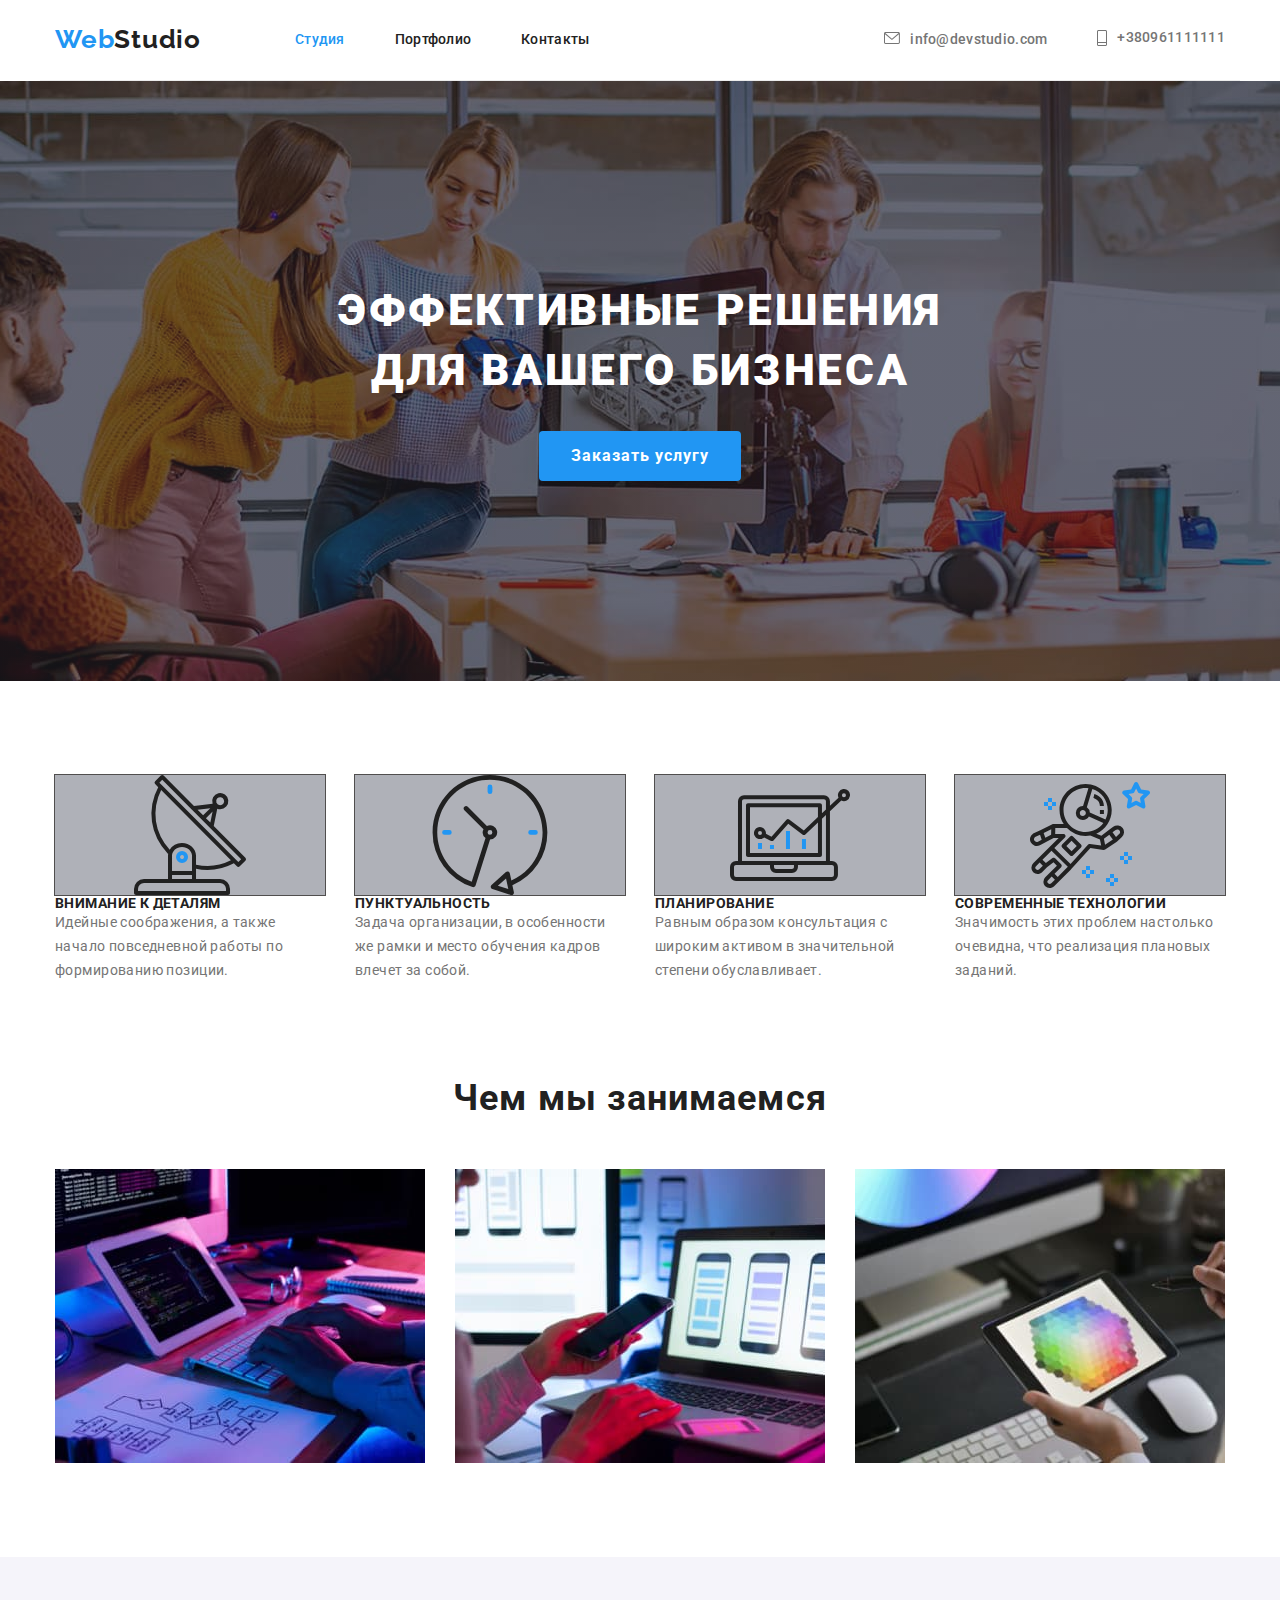
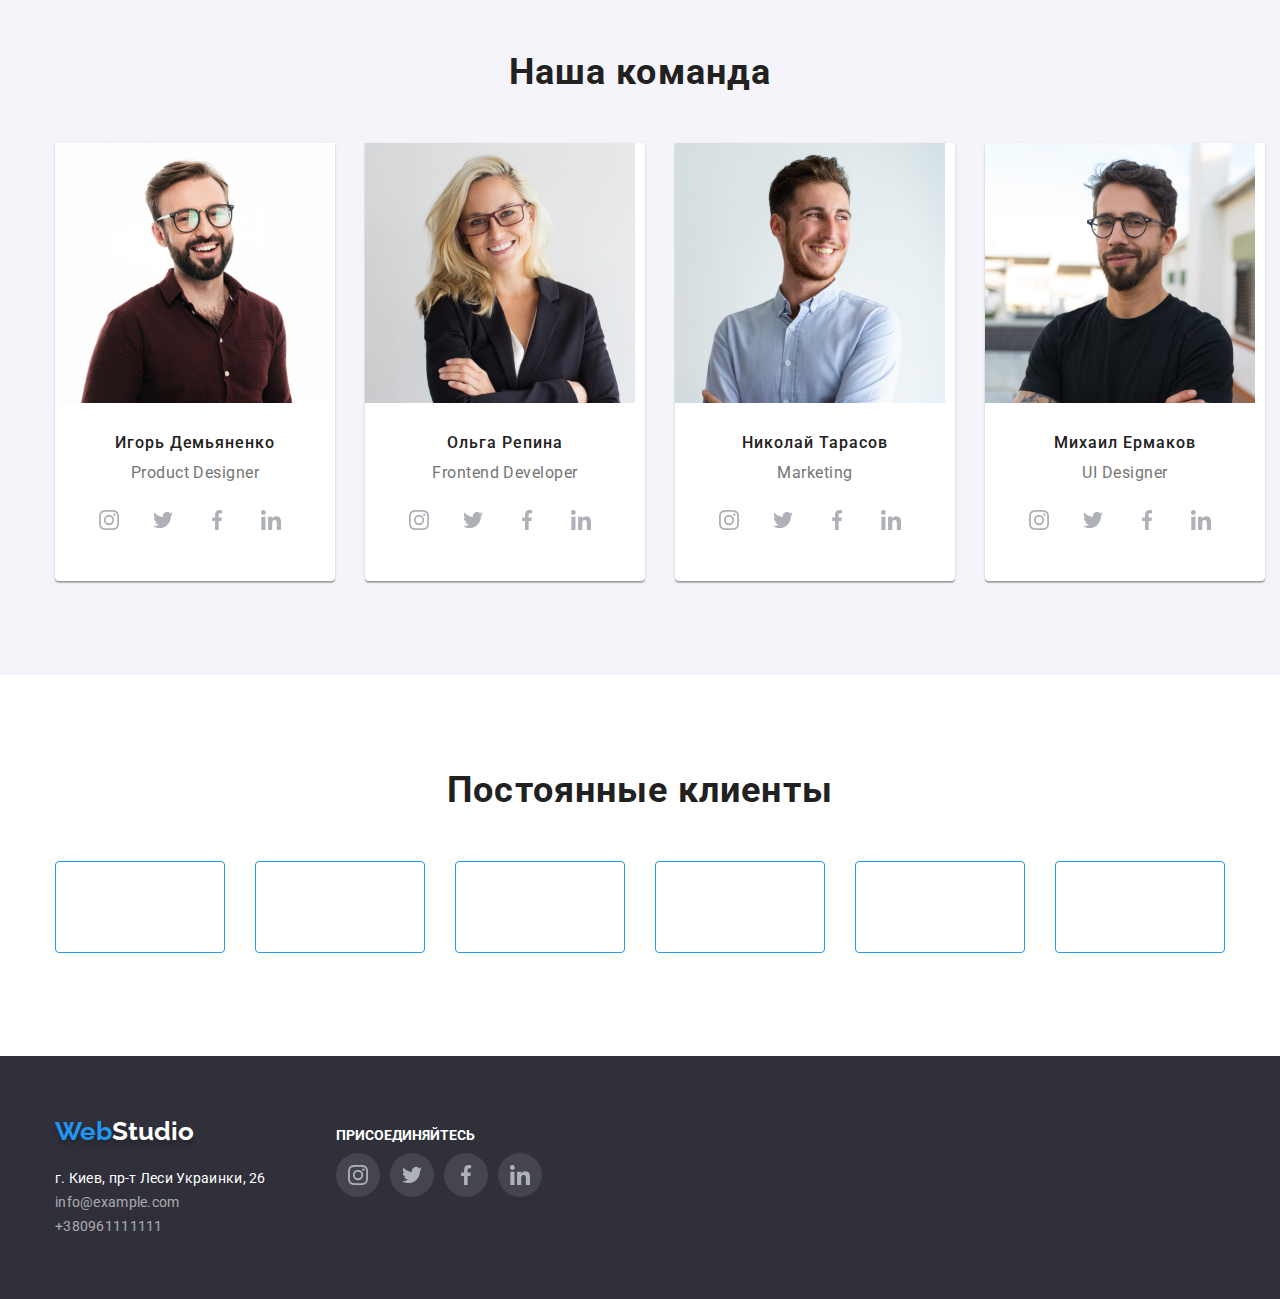
==== commit 6d872bf9: "Icons_HW_4" ====
--- a/index.html
+++ b/index.html
@@ -37,7 +37,7 @@
       <!--Контакти заголовка-->
         <ul class="header-contacts">
             <li class="item">
-              <a class="contact-adress" href=":info@devstudio.com">
+              <a class="contact-adress" href="mailto:info@devstudio.com">
                 <svg class="icon-item" width="16" height="12">
                    <use href="./img/sprite.svg#icon-envelope-1"></use>
                 </svg>
@@ -296,7 +296,7 @@
             <li class="clients-item">
               <a class="clients-link link" href="">
                 <svg class="clients-logo" width="106" height="60">
-                  <user href="./img/icons/client-1.svg#icon-client-1-1"></user>
+                  <user href="./img/icons.svg#icon-client-1-1"></user>
                 </svg>
               </a>
             </li>
--- a/css/styles.css
+++ b/css/styles.css
@@ -20,11 +20,11 @@
   max-width: 100%;
   height: auto;
 }
-ul,
-li {
+ul {
   list-style: none;
   margin-bottom: 9px;
 }
+ 
 a {
   text-decoration: none;
 }
@@ -33,7 +33,7 @@
 h3,
 h4,
 p {
-  margin-top: 0;
+  margin: 0;
 }
 h1:last-child,
 h2:last-child,
@@ -53,6 +53,12 @@
   padding-left: 15px;
   padding-right: 15px;
   /*outline: 1px solid tomato;*/
+}
+.list {
+  list-style: none;
+}
+.link {
+  text-decoration: none;
 }
 .main-title,
 .advantages-title {
@@ -85,7 +91,7 @@
   display: flex;
   align-items: center;
 }
-header {
+.header {
   border-bottom: 1px solid #ececec;
 }
 .header {
@@ -143,27 +149,37 @@
   color: var(--main-text-color);
   margin-left: 50px;
 }
-.contact-adress:hover,
-.contact-adress:focus {
-  color: var(--accent-color);
-}
-
-.contact-number:hover,
-.contact-number:focus {
-  color: var(--accent-color);
-}
- .contact-adress,
- .contact-number {
-   display: flex;
+
+.contact-adress,
+.contact-number {
+   display: inline-flex;
    align-items: center;
    justify-content: center;
  }
-
+.contact-adress {
+   align-items: baseline;
+}
+.contact-number {
+   align-items:center;
+}
+
+
+.contact-adress:hover,
+.contact-adress:focus {
+  color: var(--accent-color);
+}
+
+.contact-number:hover,
+.contact-number:focus {
+  color: var(--accent-color);
+}
+.current {
+  color: var(--accent-color);
+}
 .icon-item {
-  fill: var(--icon-grey-main-color);
+  fill: currentColor;  
   margin-right: 10px;
 }
- 
 
 .header-contacts {
   display: flex;
@@ -246,6 +262,7 @@
 
 .features:last-child {
   margin-right: 0px;
+ 
 }
 .features::before {
   display: block;
@@ -258,7 +275,7 @@
   background-color:#afb1b8
 }
 .features:nth-child(1)::before {
-  background-image: url("../img/icons/antenna.svg");
+  background-image: url("../img/icons/antenna.svg" );
 }
 .features:nth-child(2)::before {
   background-image: url("../img/icons/clock.svg");
@@ -348,7 +365,7 @@
   padding-bottom: 94px;
   padding-left: 0px;
 }
-.team-mates {
+.team-mate {
   display: flex;
   flex-wrap: wrap;
   align-items: center;
@@ -667,6 +684,18 @@
   padding: 20px 24px;
   border: var(--card-border);
   border-top: 0;
+  border-bottom: 1px solid #eeeeee;
+  border-right: 1px solid #eeeeee;
+  border-left: 1px solid #eeeeee;
+  box-sizing: border-box;
+}
+.product-name {
+  font-weight: 700 ;
+  font-size: 18px;
+  line-height: 2;
+  letter: spacing 0.06em;
+  color: var(--secondary-text-color) ;
+  text-decoration: none;
 }
  
 .product-card:nth-last-child(-n + 3) {
@@ -676,10 +705,14 @@
 .portfolio-product {
   display: block;
 }
-
-.portfolio-product:hover,
-.portfolio-product:focus {
+.portfolio-product:nth-child(3n+1) {
+  margin-left: 0px;
+}
+
+.portfolio-product:hover {
   box-shadow: 0px 1px 1px rgba(0, 0, 0, 0.12),
       0px 4px 4px rgba(0, 0, 0, 0.06),
       1px 4px 6px rgba(0, 0, 0, 0.16);
+      background: #ffffff;
+      cursor: pointer;
 }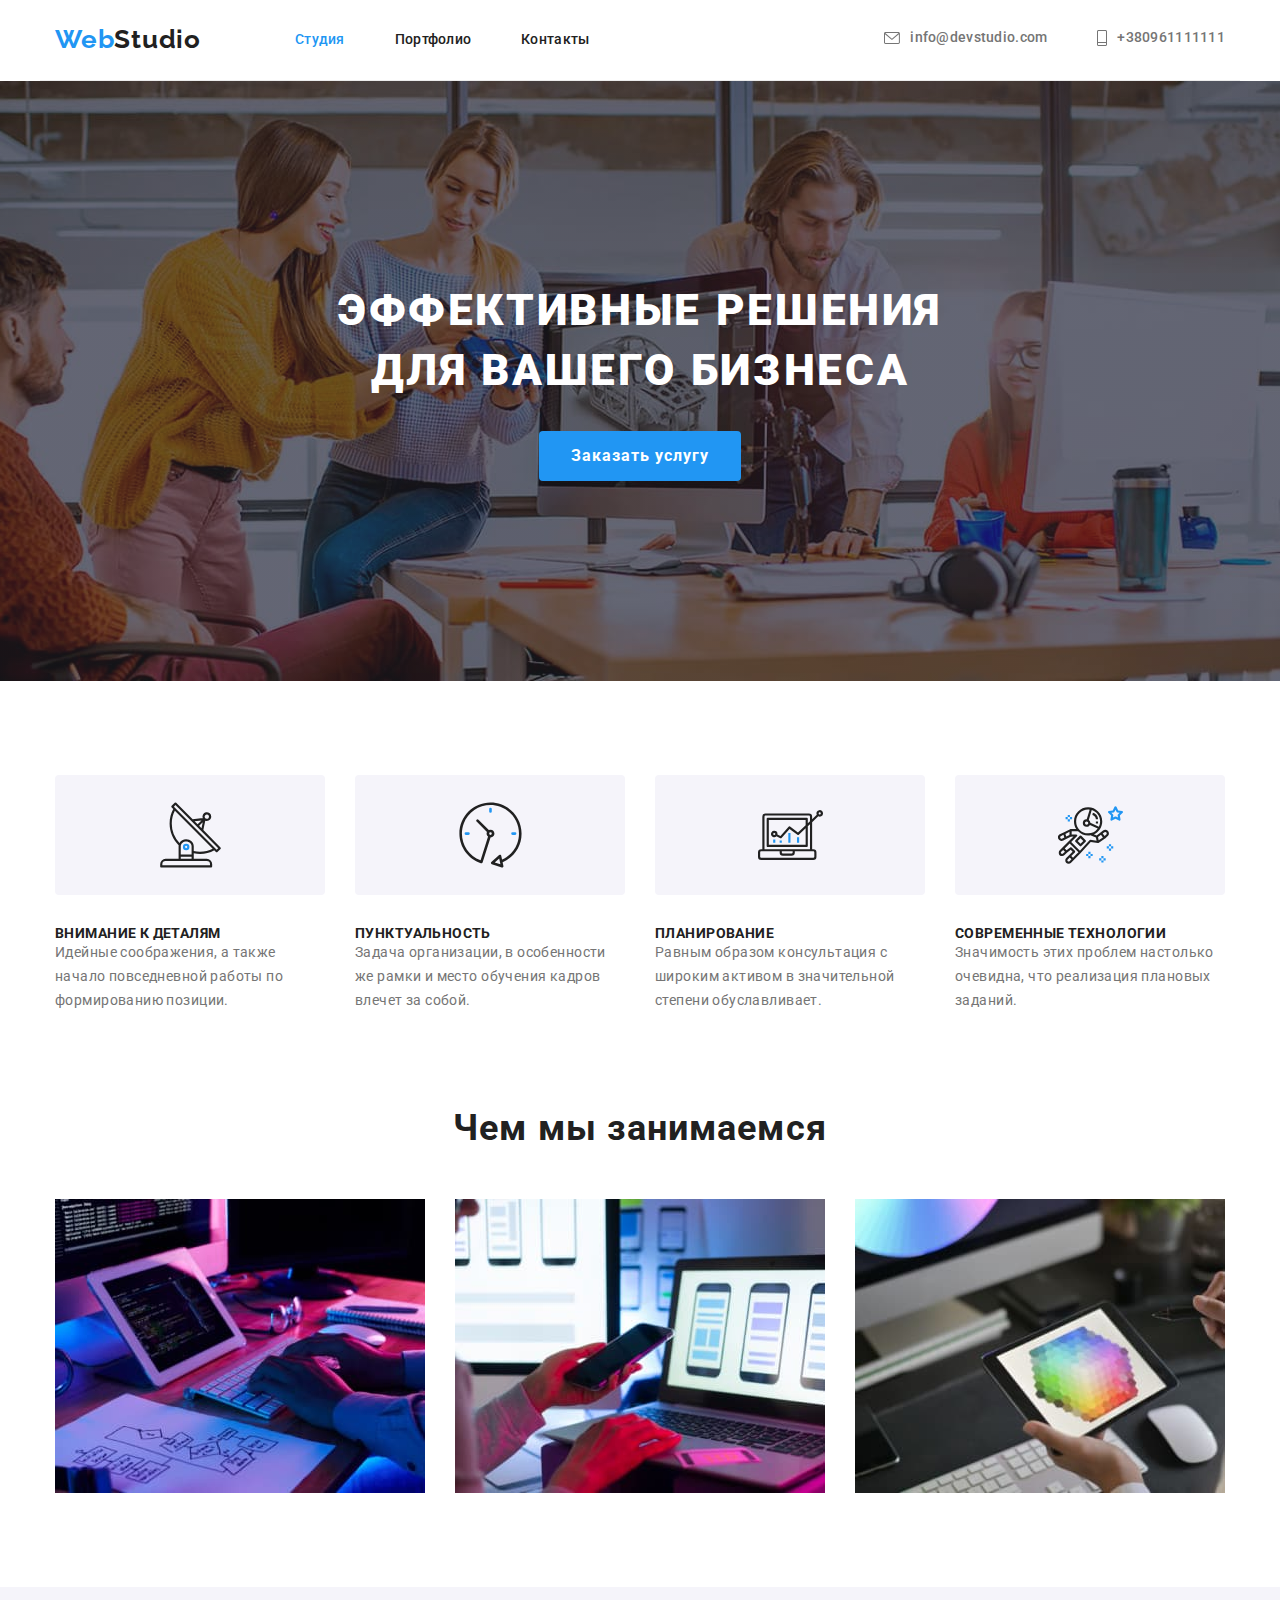
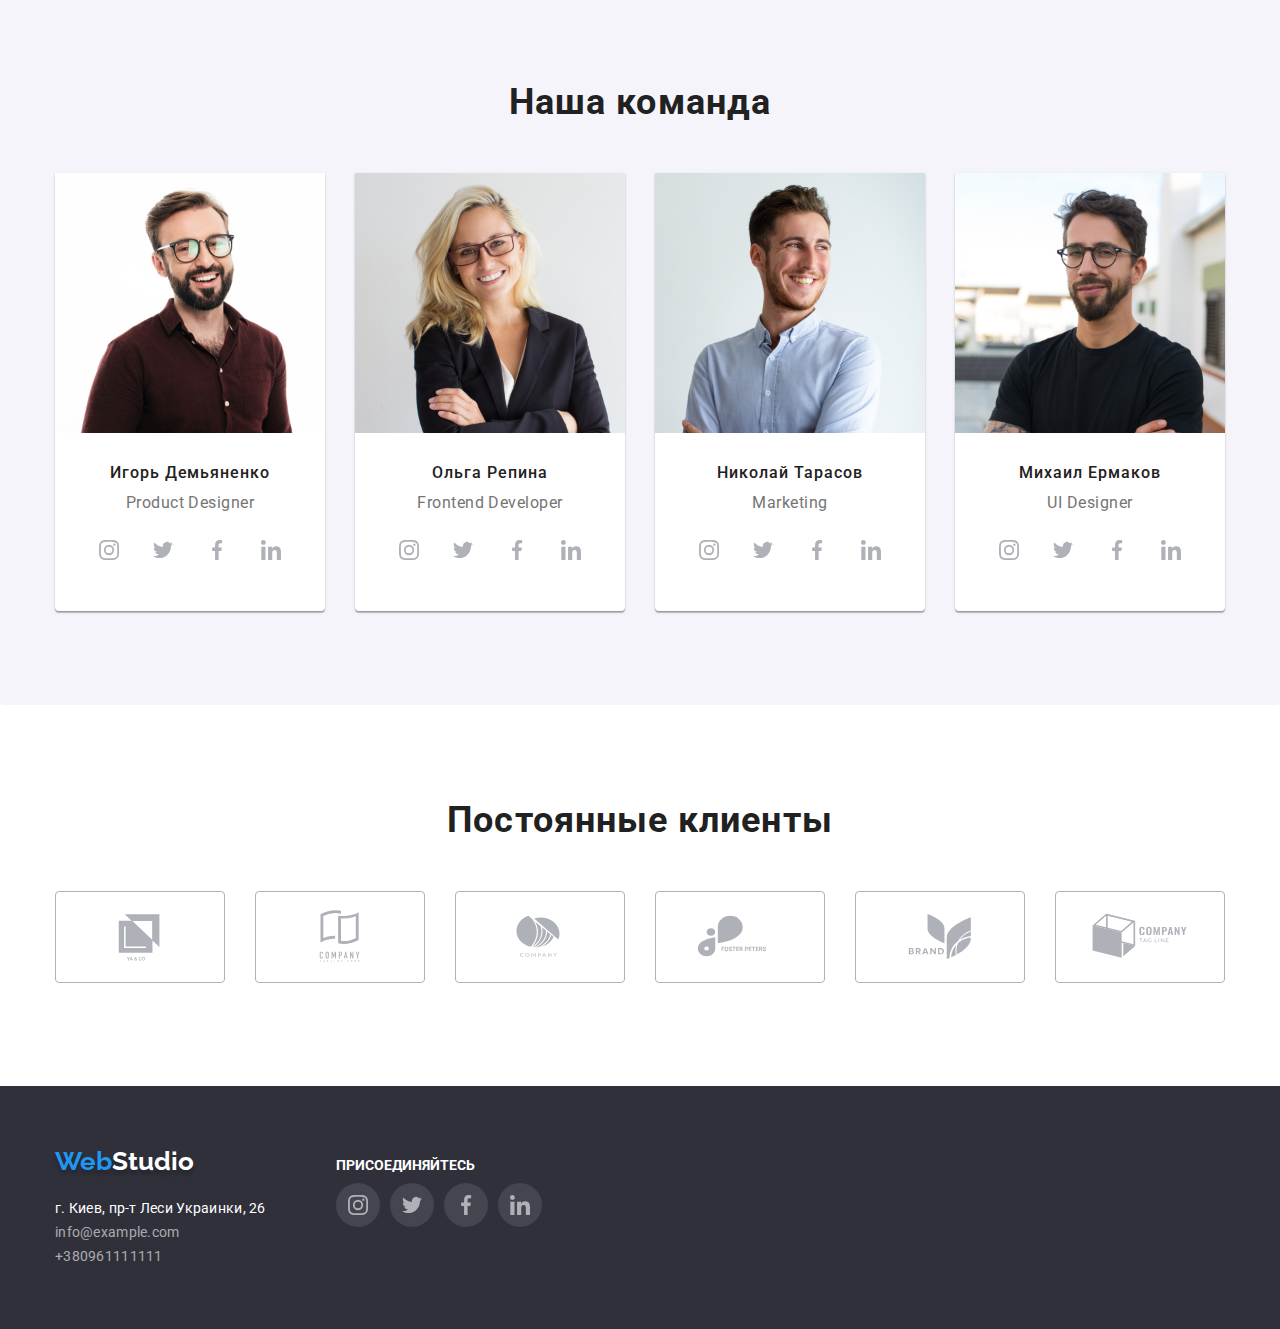
==== commit f491264a: "Hover. focus_HW_4" ====
--- a/index.html
+++ b/index.html
@@ -68,19 +68,39 @@
      <section class="advantages">
       <div class="container">
        <ul class="advantages-content"> 
-        <li class="features"> 
+        <li class="features" > 
+          <div class="icon-box">
+            <svg class="features-icon" width="65" height="70">
+              <use href="./img/sprite.svg#icon-antenna"></use>
+            </svg>
+          </div>
           <h3 class="advantages-title">ВНИМАНИЕ К ДЕТАЛЯМ</h3>
           <p class="advantages-text">Идейные соображения, а также начало повседневной работы по формированию позиции.</p>
         </li> 
-        <li class="features">  
+        <li class="features">
+          <div class="icon-box">
+            <svg class="features-icon" width="65" height="70">
+              <use href="./img/sprite.svg#icon-clock"></use>
+            </svg>
+          </div>
           <h3 class="advantages-title">ПУНКТУАЛЬНОСТЬ</h3>
           <p class="advantages-text">Задача организации, в особенности же рамки и место обучения кадров влечет за собой.</p>
         </li>
         <li class="features">
+          <div class="icon-box">
+            <svg class="features-icon" width="65" height="70">
+              <use href="./img/sprite.svg#icon-diagram"></use>
+            </svg>
+          </div>
           <h3 class="advantages-title">ПЛАНИРОВАНИЕ</h3> 
           <p class="advantages-text">Равным образом консультация с широким активом в значительной степени обуславливает.</p>
         </li>
         <li class="features">
+          <div class="icon-box">
+            <svg class="features-icon" width="65" height="70">
+              <use href="./img/sprite.svg#icon-astronaut"></use>
+            </svg>
+          </div>
           <h3 class="advantages-title">СОВРЕМЕННЫЕ ТЕХНОЛОГИИ</h3>
           <p class="advantages-text">Значимость этих проблем настолько очевидна, что реализация плановых заданий.</p>
         </li>
@@ -296,42 +316,42 @@
             <li class="clients-item">
               <a class="clients-link link" href="">
                 <svg class="clients-logo" width="106" height="60">
-                  <user href="./img/icons.svg#icon-client-1-1"></user>
+                  <use href="./img/sprite.svg#icon-client-1-1"></use>
                 </svg>
               </a>
             </li>
             <li class="clients-item">
               <a class="clients-link link" href="">
                 <svg class="clients-logo" width="106" height="60">
-                  <user href="./img/icons/client-2.svg#icon-client-2-1"></user>
+                  <use href="./img/sprite.svg#icon-client-2-1"></use>
                 </svg>
               </a>
             </li>
             <li class="clients-item">
               <a class="clients-link link" href="">
                 <svg class="clients-logo" width="106" height="60">
-                  <user href="./img/icons/client-3.svg#icon-client-3-1"></user>
+                  <use href="./img/sprite.svg#icon-client-3-1"></use>
                 </svg>
               </a>
             </li>
             <li class="clients-item">
               <a class="clients-link link" href="">
                 <svg class="clients-logo" width="106" height="60">
-                  <user href="./img/icons/client-4.svg#icon-client-4-1"></user>
+                  <use href="./img/sprite.svg#icon-client-4-1"></use>
                 </svg>
               </a>
             </li>
             <li class="clients-item">
               <a class="clients-link link" href="">
                 <svg class="clients-logo" width="106" height="60">
-                  <user href="./img/icons/client-5.svg#icon-client-5-1"></user>
+                  <use href="./img/sprite.svg#icon-client-5-1"></use>
                 </svg>
               </a>
             </li>
             <li class="clients-item">
               <a class="clients-link link" href="">
                 <svg class="clients-logo" wid1th="106" height="60">
-                  <user href="./img/icons/client-6.svg#icon-client-6-1"></user>
+                  <use href="./img/sprite.svg#icon-client-6-1"></use>
                 </svg>
               </a>
             </li>
--- a/css/styles.css
+++ b/css/styles.css
@@ -158,11 +158,9 @@
  }
 .contact-adress {
    align-items: baseline;
-}
-.contact-number {
+   
    align-items:center;
 }
-
 
 .contact-adress:hover,
 .contact-adress:focus {
@@ -264,28 +262,19 @@
   margin-right: 0px;
  
 }
-.features::before {
-  display: block;
-  content: "";
+ 
+.icon-box {
+  width: 270px;
   height: 120px;
-  outline: 1px solid rgb(80, 78, 78);
-  background-size: contain;
-  background-repeat: no-repeat;
-  background-position: center;
-  background-color:#afb1b8
-}
-.features:nth-child(1)::before {
-  background-image: url("../img/icons/antenna.svg" );
-}
-.features:nth-child(2)::before {
-  background-image: url("../img/icons/clock.svg");
-}
-.features:nth-child(3)::before {
-  background-image: url("../img/icons/diagram.svg");
-}
-.features:nth-child(4)::before {
-  background-image: url("../img/icons/astronaut.svg");
-}
+  background-color: #f5f4fa;
+  border-radius: 4px;
+  margin-right: 30px;
+  margin-bottom: 30px;
+  display: flex;
+  align-items: center;
+  justify-content: center;
+}
+ 
 .advantages-title {
   font-family: "Roboto", sans-serif;
   font-weight: 700;
@@ -359,8 +348,11 @@
   display: flex;
   margin-top: 0;
   margin-bottom: 0;
+  justify-content: space-between;
+  border-radius: 0px 0px 4px 4px;
 }
 .section {
+  padding-top: 94px;
   padding-right: 0px;
   padding-bottom: 94px;
   padding-left: 0px;
@@ -371,6 +363,7 @@
   align-items: center;
 }
 .team-card {
+  width: 270px;
   padding-top: 30px;
   padding-bottom: 30px;
   padding-left: 32px;
@@ -382,7 +375,8 @@
 }
 .team-mate {
   box-sizing: border-box;
-  border-width: 270px;
+  width: 270px;
+  
   border: 1px;
   background-color: var(--third-text-color);
   box-shadow: 0px 1px 3px rgba(0, 0, 0, 0.12), 0px 1px 1px rgba(0, 0, 0, 0.14),
@@ -409,6 +403,7 @@
   justify-content: space-between;
   margin-top: 16px;
 }
+
 .social-list-link {
   display: flex;
   align-items: center;
@@ -432,8 +427,11 @@
   fill: var(--third-text-color);
 }
 /*Постоянные клиенты*/
+
 .clients-list {
   display: flex;
+  align-items: center;
+  justify-content: space-between;
 }
 .clients-item {
   display: flex;
@@ -443,7 +441,7 @@
   cursor: pointer;
 }
  
-.clients-item:not(:last-child) {
+.clients-item:  {
   margin-right: 30px;
 }
 .clients-link {
@@ -452,27 +450,27 @@
   height: 92px;
   align-items: center;
   justify-content: center;
-  color: var(--accent-color);
-  border: 1px solid var(--accent-color);
+  box-sizing: border-box;
+  color: var(--main-text-color);
+  border: 1px solid #afb1b8;
   border-radius: 4px;
   cursor: pointer;
 }
-.clients-list .clients-logo:hover,
-.clients-list .clients-logo:focus {
-  fill: #2196f3;
-}
+ 
+.clients-link:hover {
+  border-color: var(--accent-color);
+}
+
 .clients-logo {
-  width: 106px;
-  height: 60px;
-  fill: currentColor;
-}
-.clients-link:hover,
-.clients-link:focus {
-  color: var(--secondary-text-color);
-  border: 1px solid var(--secondary-text-color) ;
-}
-
-
+  fill: #afb1b8;
+} 
+
+.clients-link:hover .clients-logo ,
+.clients-link:focus .clients-logo {
+  fill: var(--accent-color);
+}
+ 
+   
 /*Подвал*/
 
 .address {
@@ -676,12 +674,18 @@
   margin: calc(-1* var(--card-list-gap));
 }
 .product-card {
-  margin: var(--card-list-gap);
-  flex-basis: calc(100% / 3-2 * var(--card-list-gap))
-  flex-basis: calc((100%-90px) / 3);
-}
+  display: block;
+    margin: var(--card-list-gap);
+    flex-basis: calc(100% / 3-2 * var(--card-list-gap))
+    flex-basis: calc((100%-90px) / 3);
+  }
+
+ 
 .card-content {
-  padding: 20px 24px;
+  padding-top: 20px ;
+  padding-right: 24px ;
+  padding-bottom: 20px;
+  padding-left: 24px;
   border: var(--card-border);
   border-top: 0;
   border-bottom: 1px solid #eeeeee;
@@ -702,17 +706,19 @@
   margin-bottom: 0px;
 }
 
+.portfolio-product:nth-child(3n+1) {
+  margin-left: 0px;
+}
+
 .portfolio-product {
   display: block;
 }
-.portfolio-product:nth-child(3n+1) {
-  margin-left: 0px;
-}
-
-.portfolio-product:hover {
+
+.portfolio-product:hover, 
+.portfolio-product:focus {
   box-shadow: 0px 1px 1px rgba(0, 0, 0, 0.12),
       0px 4px 4px rgba(0, 0, 0, 0.06),
       1px 4px 6px rgba(0, 0, 0, 0.16);
-      background: #ffffff;
-      cursor: pointer;
+  background: #ffffff;
+  cursor: pointer;
 }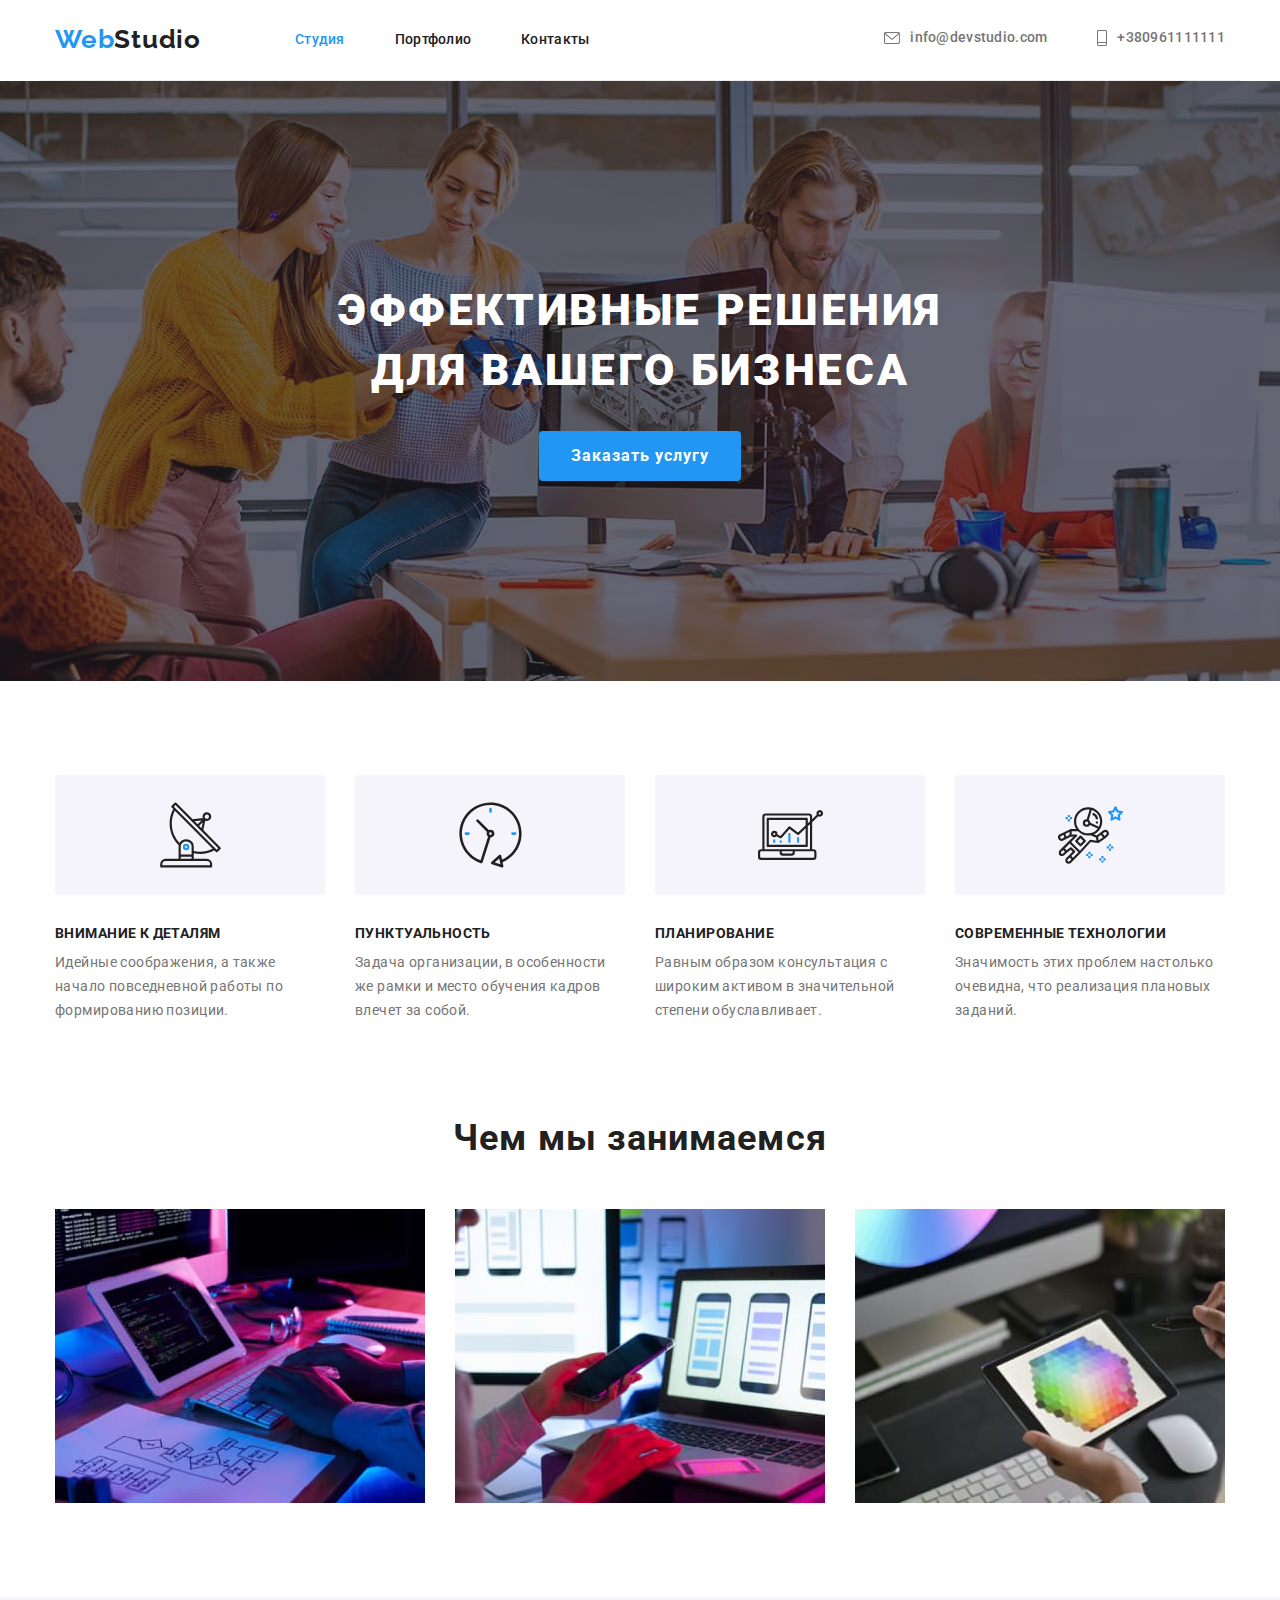
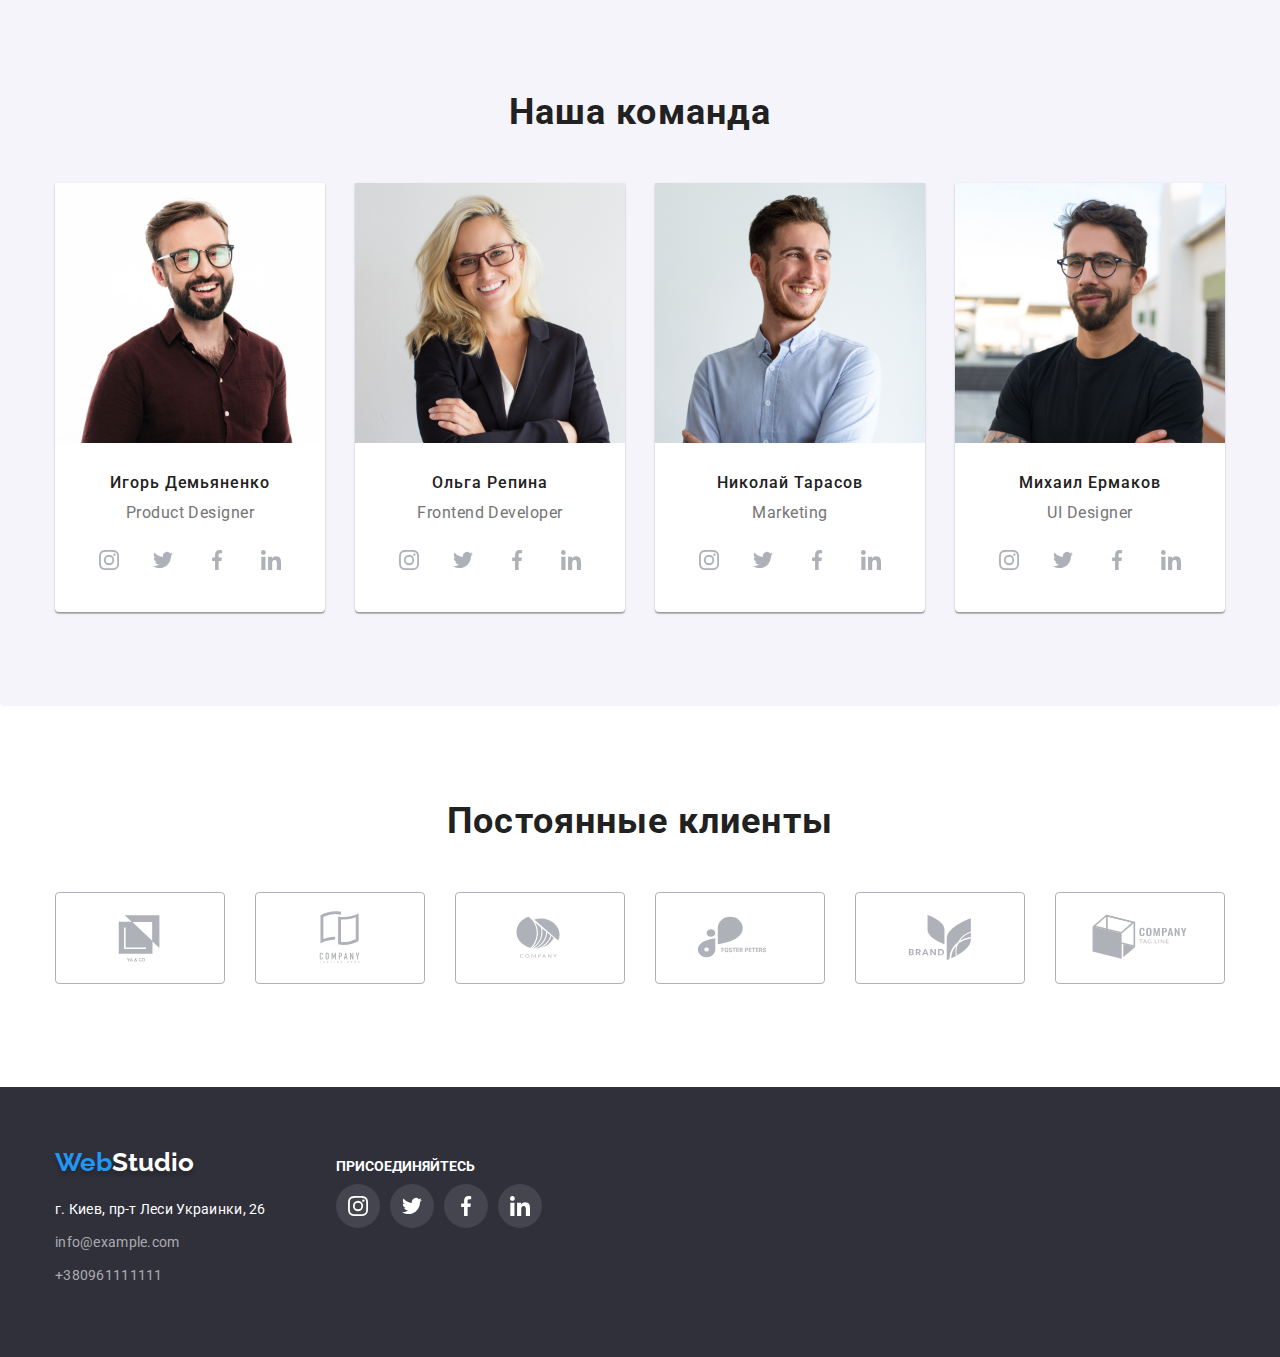
==== commit 92789089: "HW_4_!!!!!" ====
--- a/index.html
+++ b/index.html
@@ -368,13 +368,13 @@
         <address class="address">
 
          <ul class="footer-contacts" id="contacts">
-            <li>
+            <li class="footer-item">
               <a class="footer-address-map" href="contact">г. Киев, пр-т Леси Украинки, 26</a>  
             </li>
-            <li>
+            <li class="footer-item">
               <a class="footer-address" href="mailto:info@example.com">info@example.com</a>
             </li>
-            <li>
+            <li class="footer-item">
               <a  href="tel:+380961111111" class="footer-address">+380961111111</a>
             </li>
          </ul>
--- a/css/styles.css
+++ b/css/styles.css
@@ -282,6 +282,7 @@
   line-height: 1.17;
   letter-spacing: 0.03em;
   color: var(--secondary-text-color);
+  margin-bottom: 10px;
 }
 
 .advantages-text {
@@ -402,6 +403,7 @@
   display: flex;
   justify-content: space-between;
   margin-top: 16px;
+  margin-bottom: 0;
 }
 
 .social-list-link {
@@ -422,8 +424,8 @@
 .social-list-link:focus {
   background-color: var(--accent-color);
 }
-.social-list-link:hover,
-.social-list-link:focus  { 
+.social-list-icon:hover,
+.social-list-icon:focus  { 
   fill: var(--third-text-color);
 }
 /*Постоянные клиенты*/
@@ -514,12 +516,15 @@
   color: rgba(255, 255, 255, 0.6); 
   cursor: pointer;
 }
+.footer-item {
+  margin-bottom: 9px;
+}
 
 .footer-address:hover,
 .footer-address:focus {
   color: var(--accent-color);
 }
-.container footer {
+.container footer  {
   display: flex;
   flex-direction: column;
 }
@@ -652,7 +657,8 @@
 
 /*Портфолио*/
 .section {
-  padding: 94px 0;
+  padding-bottom: 94px ;
+  padding-top: 94px;
 }
 .portfolio-buttons {
   display: flex;
@@ -675,9 +681,9 @@
 }
 .product-card {
   display: block;
-    margin: var(--card-list-gap);
-    flex-basis: calc(100% / 3-2 * var(--card-list-gap))
-    flex-basis: calc((100%-90px) / 3);
+  margin: var(--card-list-gap);
+  flex-basis: calc(100% / 3-2 * var(--card-list-gap))
+          calc((100%-90px) / 3);
   }
 
  
@@ -697,7 +703,7 @@
   font-weight: 700 ;
   font-size: 18px;
   line-height: 2;
-  letter: spacing 0.06em;
+  letter-spacing: 0.06em;
   color: var(--secondary-text-color) ;
   text-decoration: none;
 }
@@ -715,7 +721,7 @@
 }
 
 .portfolio-product:hover, 
-.portfolio-product:focus {
+.portfolio-product:focus {    
   box-shadow: 0px 1px 1px rgba(0, 0, 0, 0.12),
       0px 4px 4px rgba(0, 0, 0, 0.06),
       1px 4px 6px rgba(0, 0, 0, 0.16);
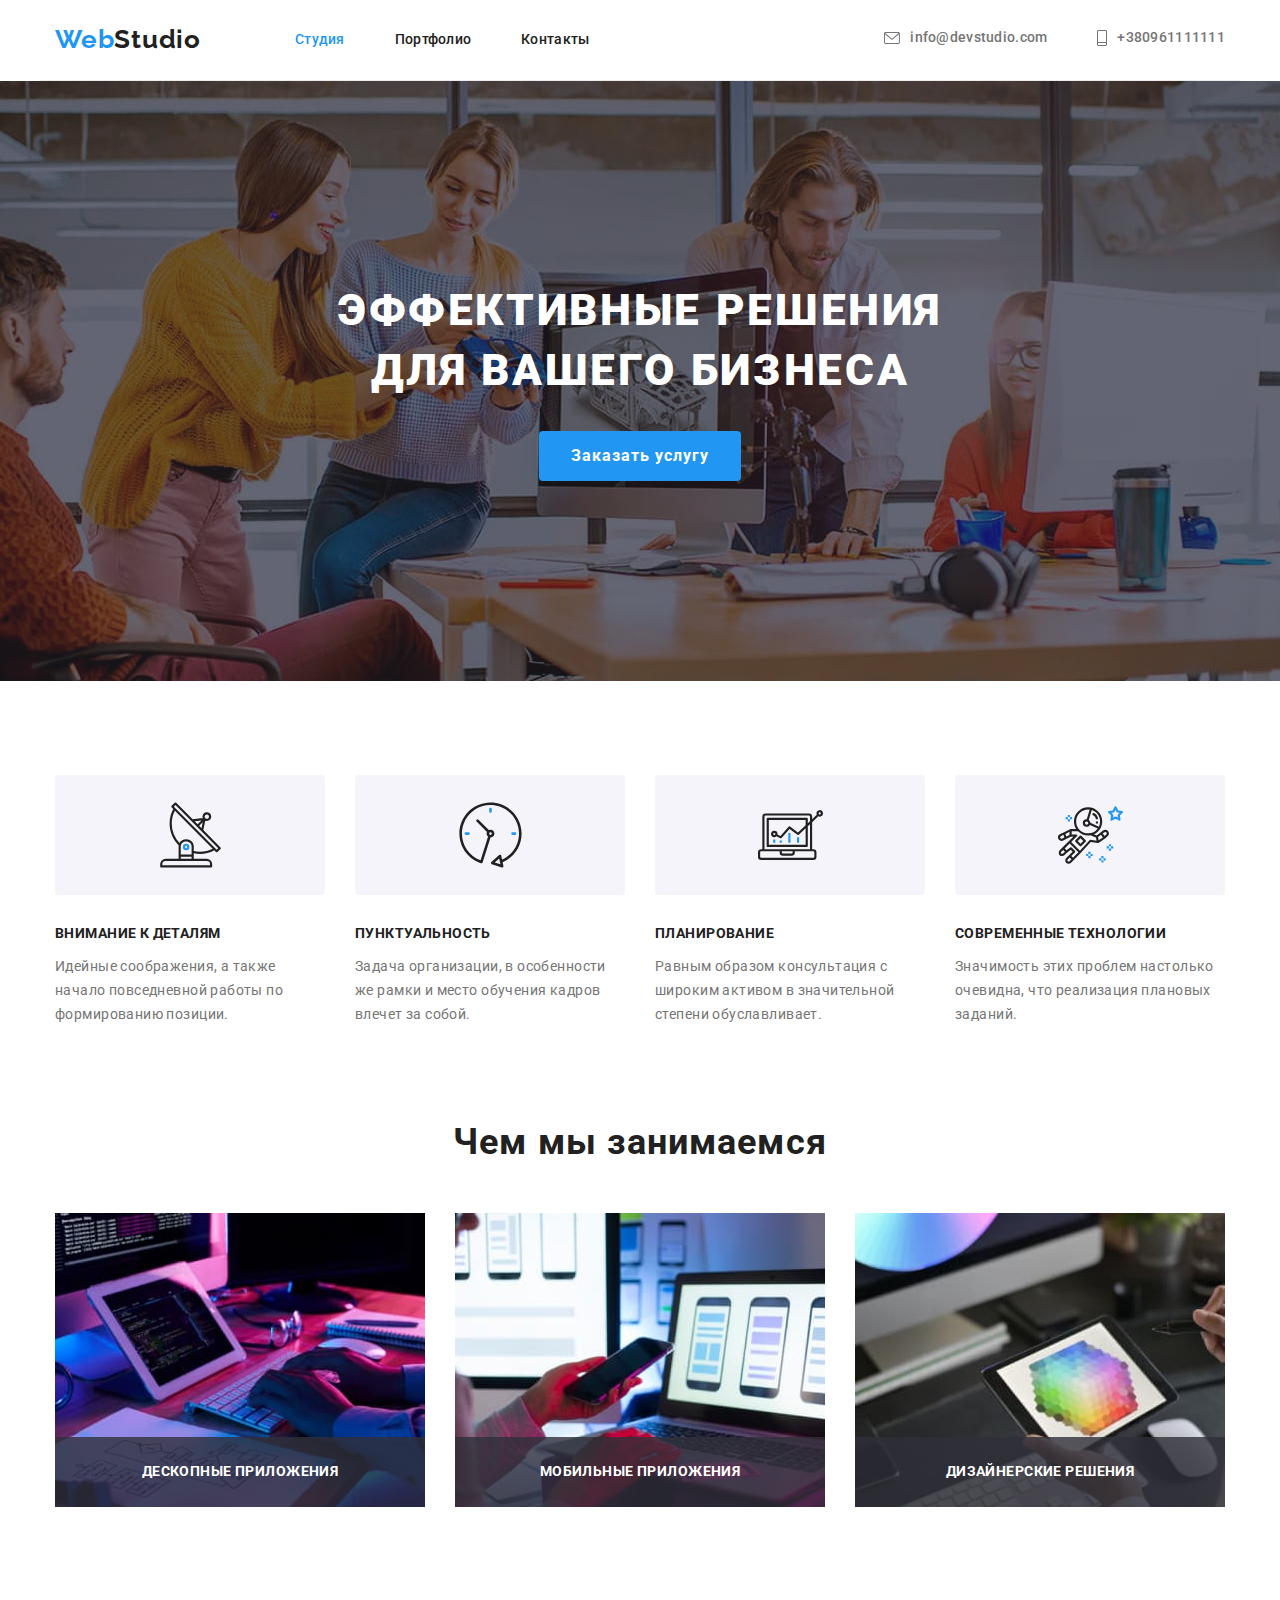
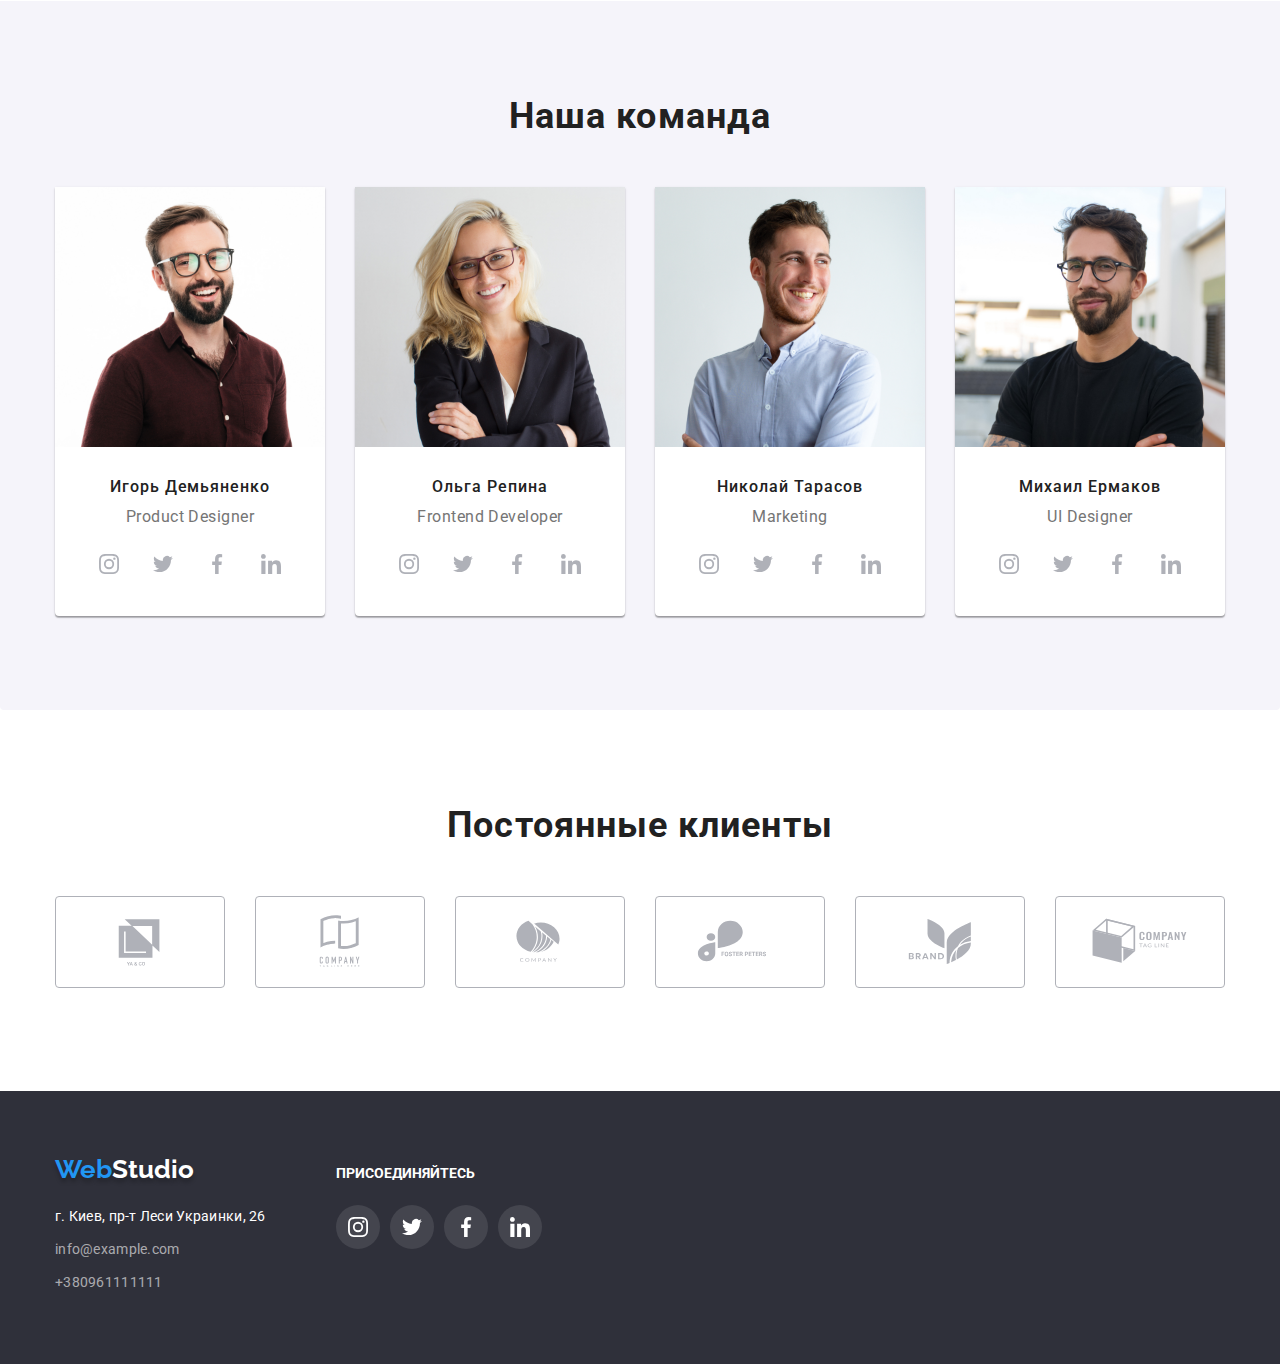
==== commit 6d6654b8: "HW_5_portfolio" ====
--- a/index.html
+++ b/index.html
@@ -114,23 +114,32 @@
         <h2 class="section-title">Чем мы занимаемся</h2>
         <ul class="boxes">
            <li class="box">
+            <div class="about-list-box">
              <img 
-              src="./img/about-img-1.jpg" 
-              alt="набор текста" width="370"
-              height="294" />
+               src="./img/about-img-1.jpg" 
+               alt="набор текста" width="370"
+               height="294" />
+              <h3 class="box-text">Дескопные приложения</h3>
+            </div>
             </li>
            <li class="box">
-             <img
-              src="./img/about-img-2.jpg"
-              alt="установки с мобильного" width="370" 
-              height="294" />
+            <div class="about-list-box">
+              <img
+               src="./img/about-img-2.jpg"
+               alt="установки с мобильного" width="370" 
+               height="294" />
+              <h3 class="box-text">Мобильные приложения</h3>
+            </div>
             </li>
            <li class="box">
-             <img 
-              src="./img/about-img-3.jpg"
-              alt="палитра цветов" width="370"
-              height="294" />
-            </li>
+            <div class="about-list-box">
+              <img 
+               src="./img/about-img-3.jpg"
+               alt="палитра цветов" width="370"
+               height="294" />
+               <h3 class="box-text">Дизайнерские решения</h3>
+            </div>
+           </li>
         </ul>
        </div>
      </section>
--- a/css/styles.css
+++ b/css/styles.css
@@ -309,6 +309,27 @@
 .box:last-child {
   margin-right: 0px;
 }
+.about-list-box {
+  position: relative;
+}
+.box-text {
+  position:absolute;
+  font-weight:700 ;
+  font-size: 14px ;
+  line-height: 1.14 ;
+  text-align: center;
+  letter-spacing: 0.03em; ;
+  text-transform: uppercase;
+  color: var(--third-text-color);
+  bottom: 0;
+  left: 0;
+  display: flex;
+  align-items: center;
+  justify-content: center;
+  background: rgba(47, 48, 58, 0.8);
+  width: 370px;
+  height: 70px;
+}
 
 .section-title {
   font-family: "Roboto", sans-serif;
@@ -654,6 +675,16 @@
   font-weight: 400;
   margin: 0;
 }
+p {
+  display: block;
+  margin-block-start: 1em;
+  margin-block-end: 1em;
+  margin-inline-start: 0px;
+  margin-inline-end: 0px;
+}
+li {
+  text-align: -webkit-match-parent;
+}
 
 /*Портфолио*/
 .section {
@@ -718,6 +749,7 @@
 
 .portfolio-product {
   display: block;
+  transition: transform 250ms cubic-bezier(0.4, 0, 0.2, 1);
 }
 
 .portfolio-product:hover, 
@@ -727,4 +759,23 @@
       1px 4px 6px rgba(0, 0, 0, 0.16);
   background: #ffffff;
   cursor: pointer;
+}
+.portfolio-item {
+  position: relative;
+  overflow: hidden;
+}
+.portfolio-item-text {
+  position: absolute;
+  top: 0;
+  left:0;
+  background-color: rgba(33, 150, 243, 0.9);
+  padding: 63px 24px 63px 24px;
+  font-weight: 400;
+  font-size: 18px;
+  line-height: 1.56;
+  letter-spacing: 00.03em;
+  color: #ffffff;
+  height: 100%;
+  transform: translateY(101%);
+  transition: transform 250ms cubic-bezier(0.4, 0, 0.2, 1);
 }